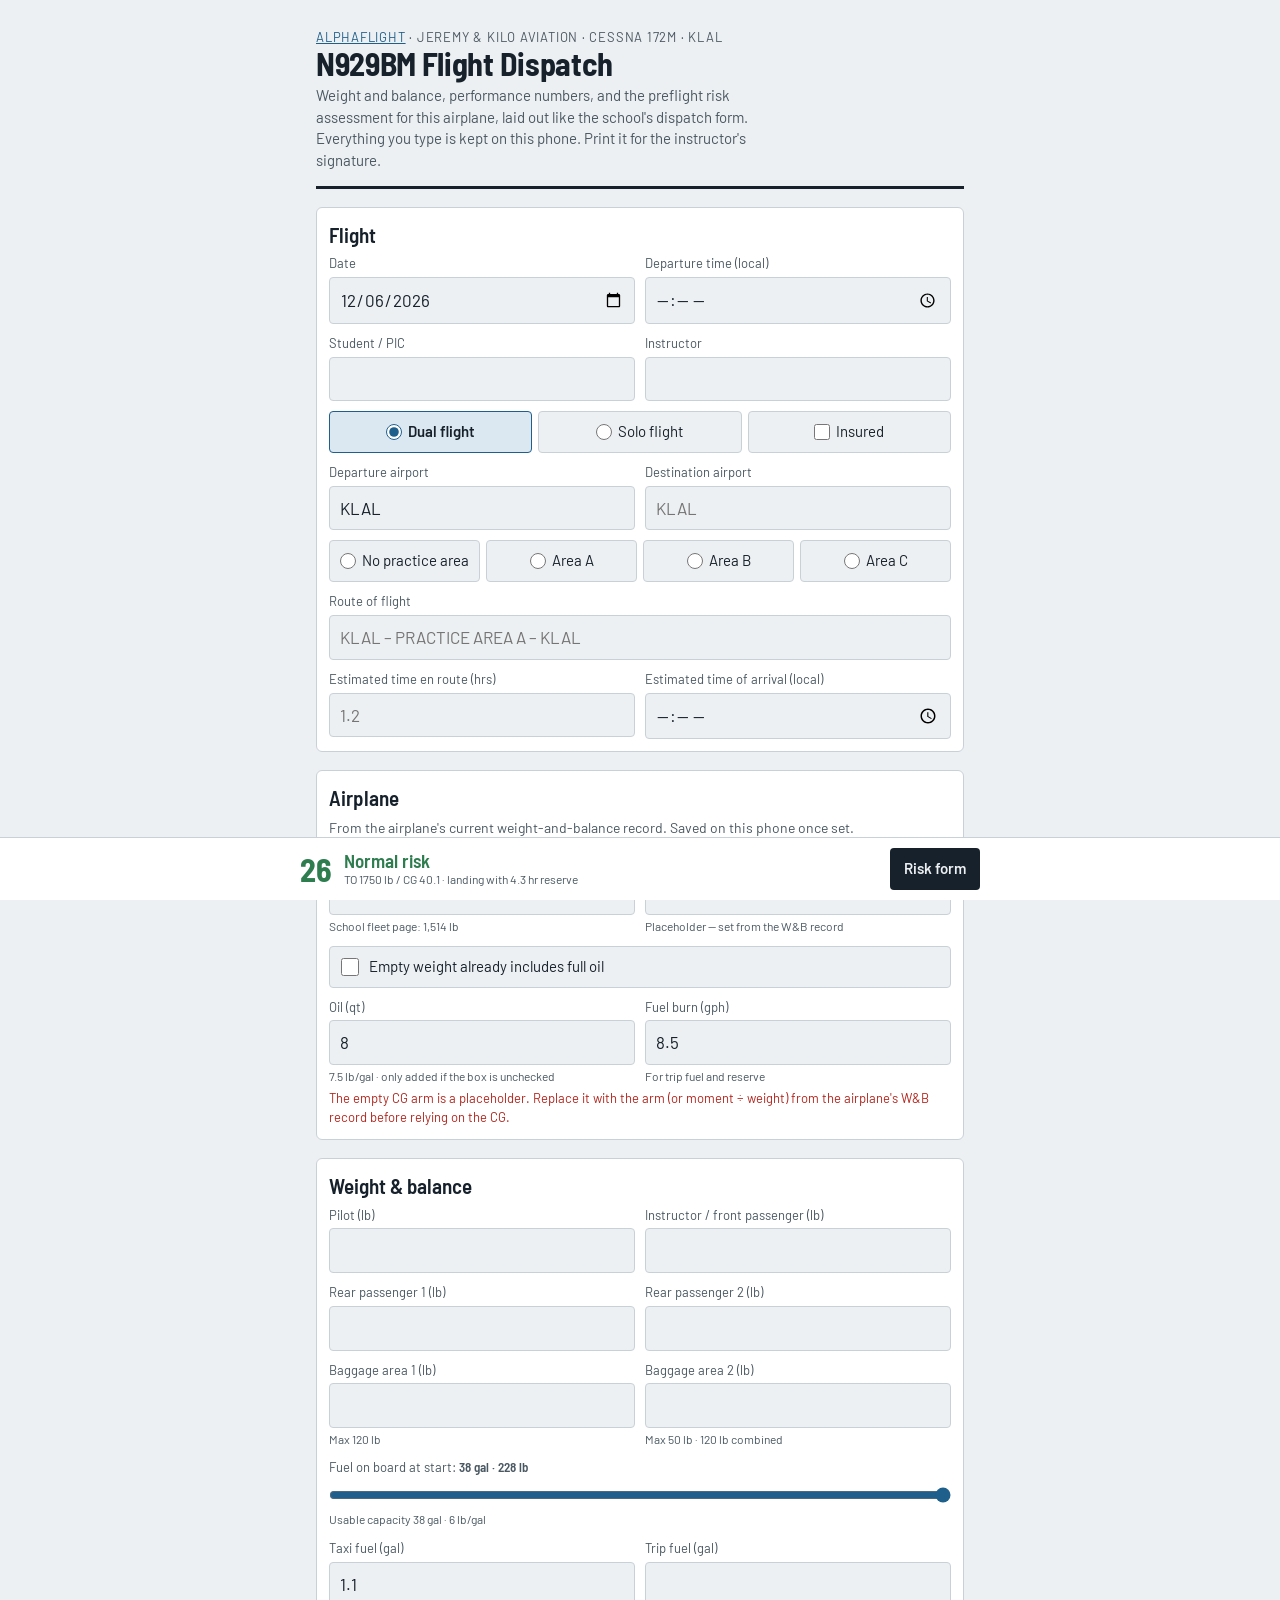
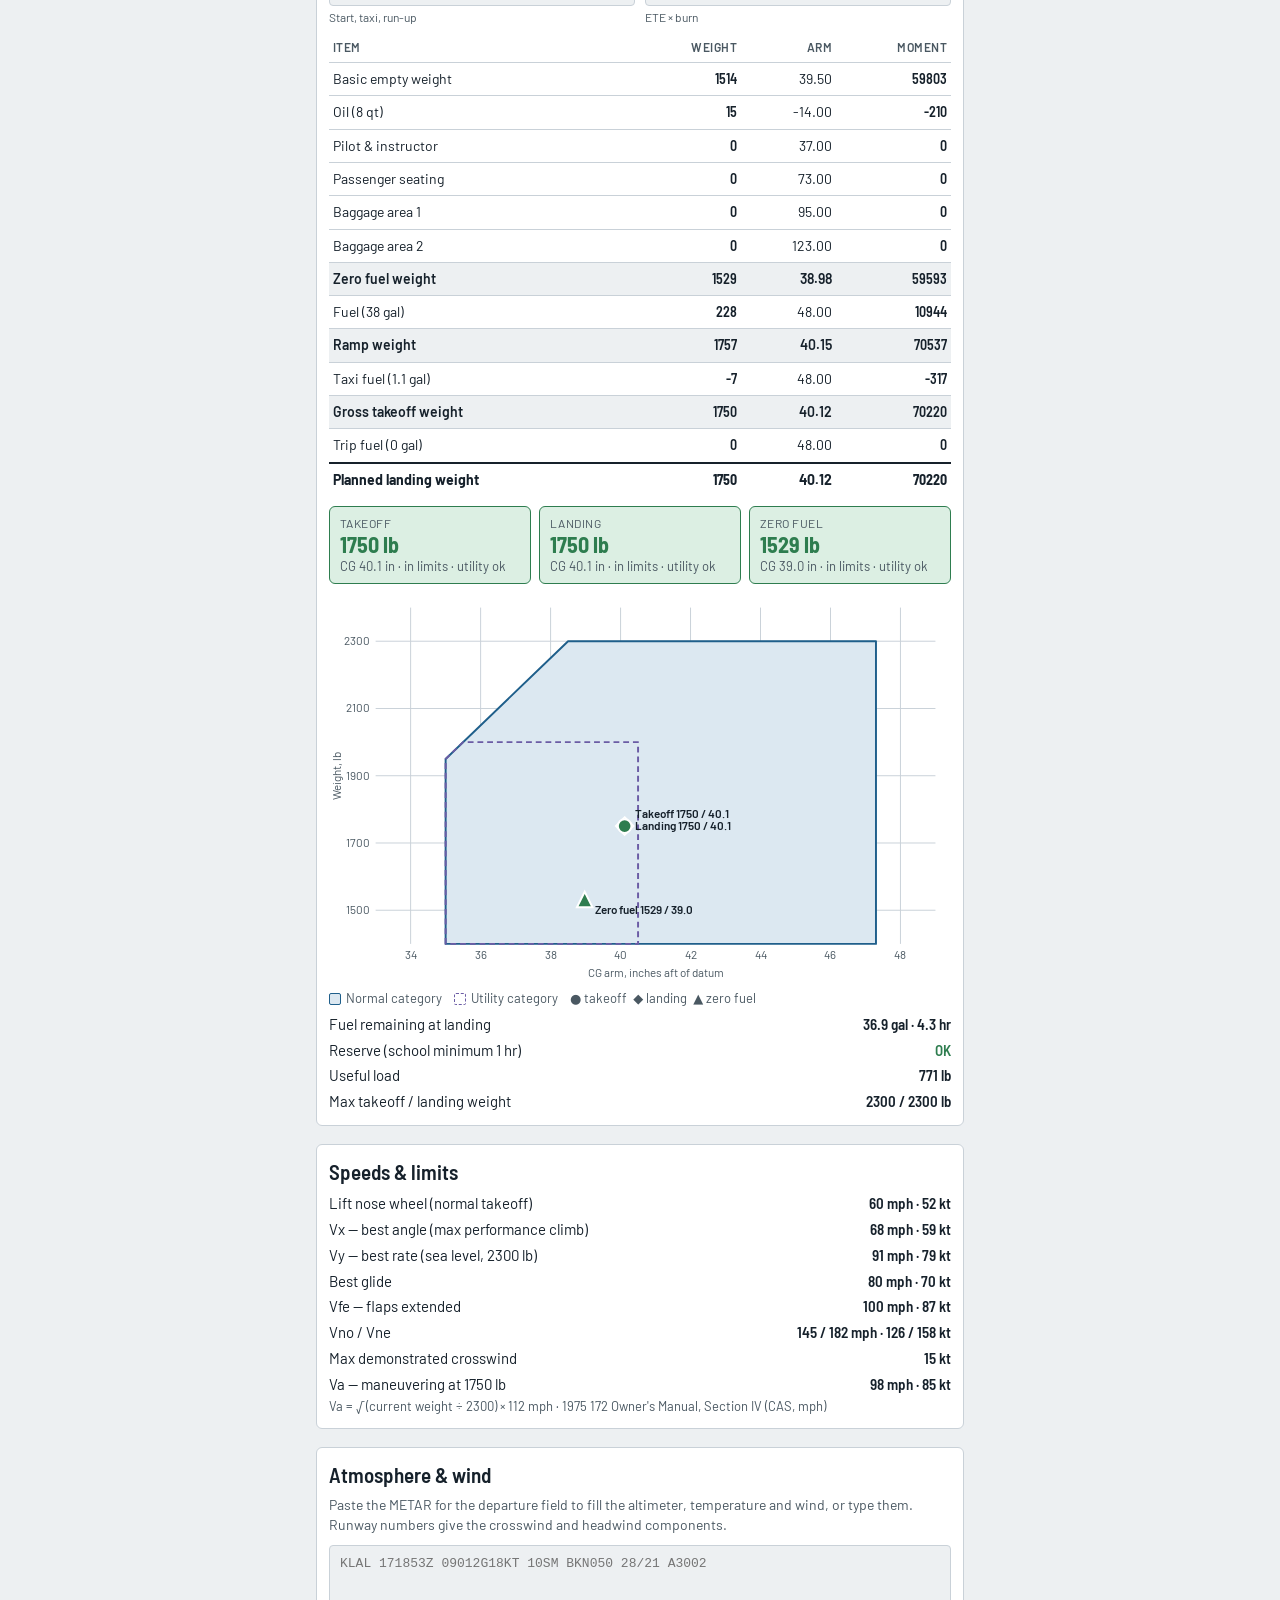
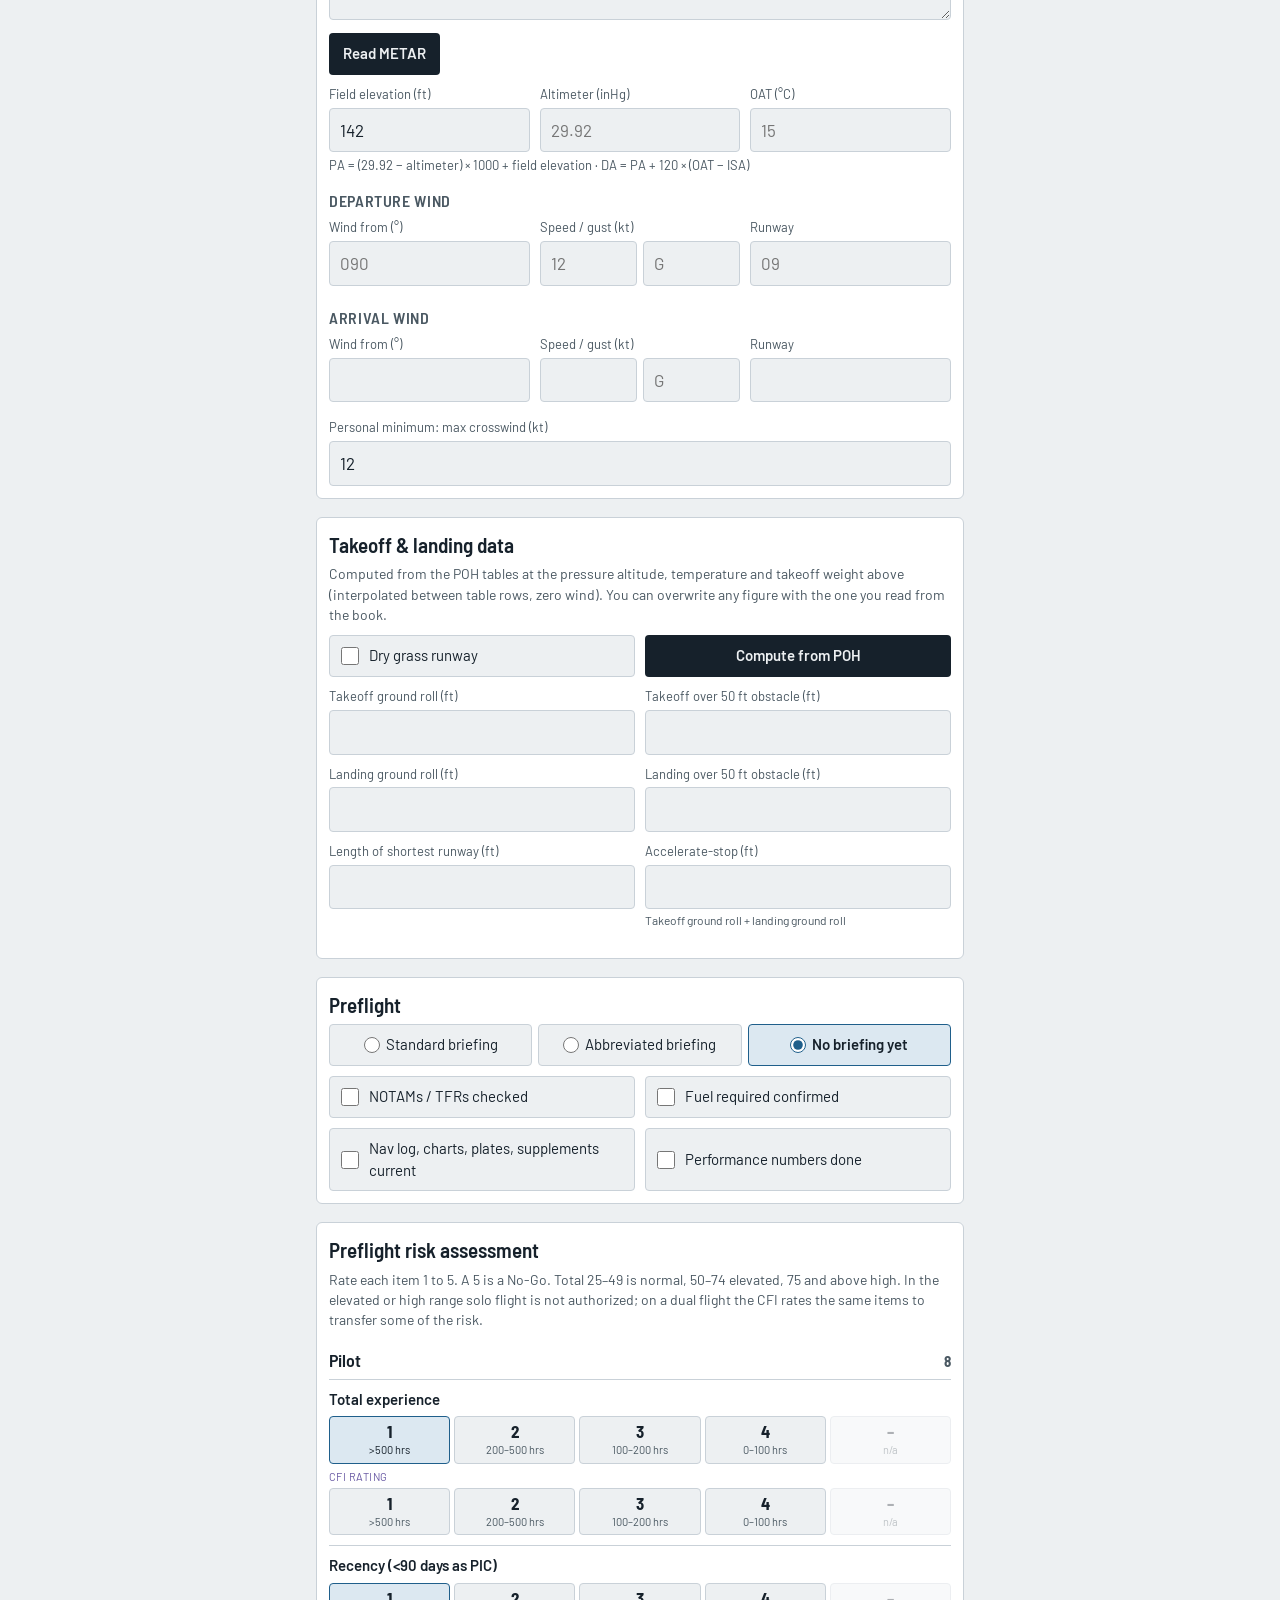
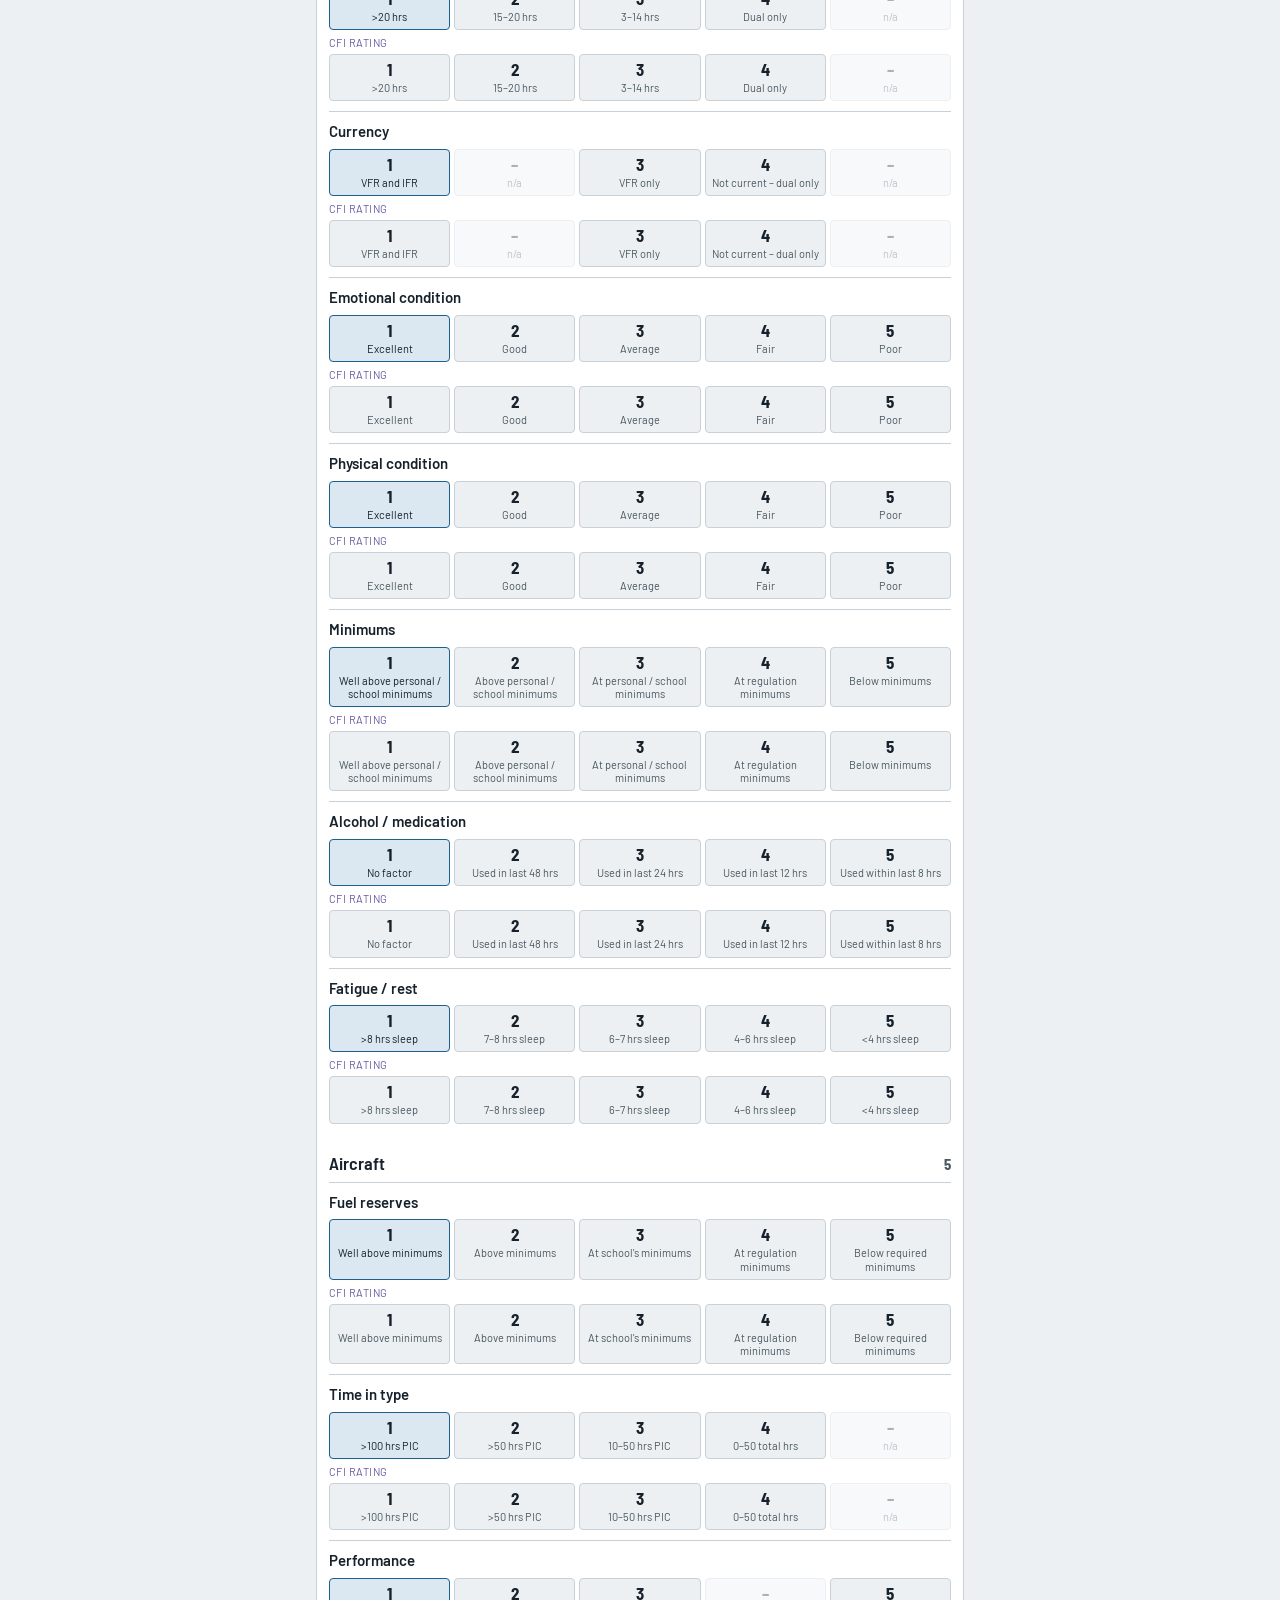
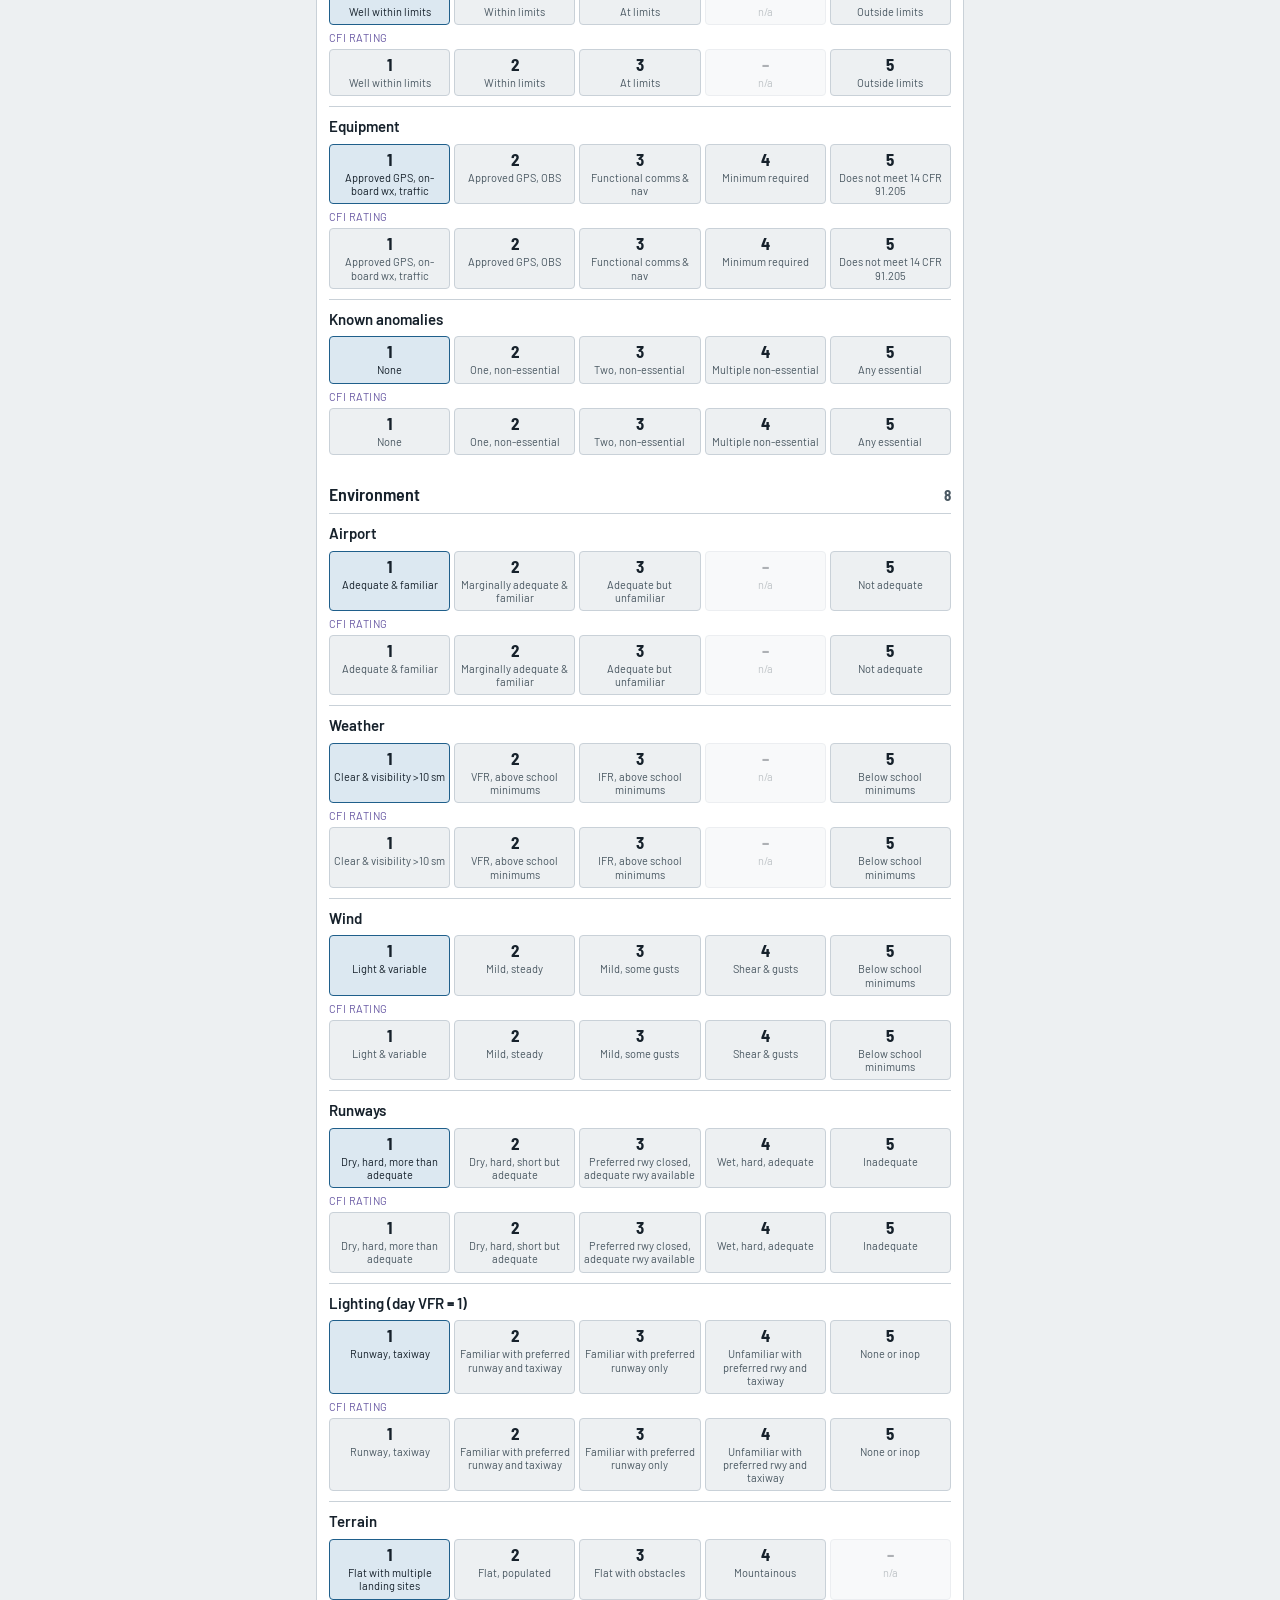
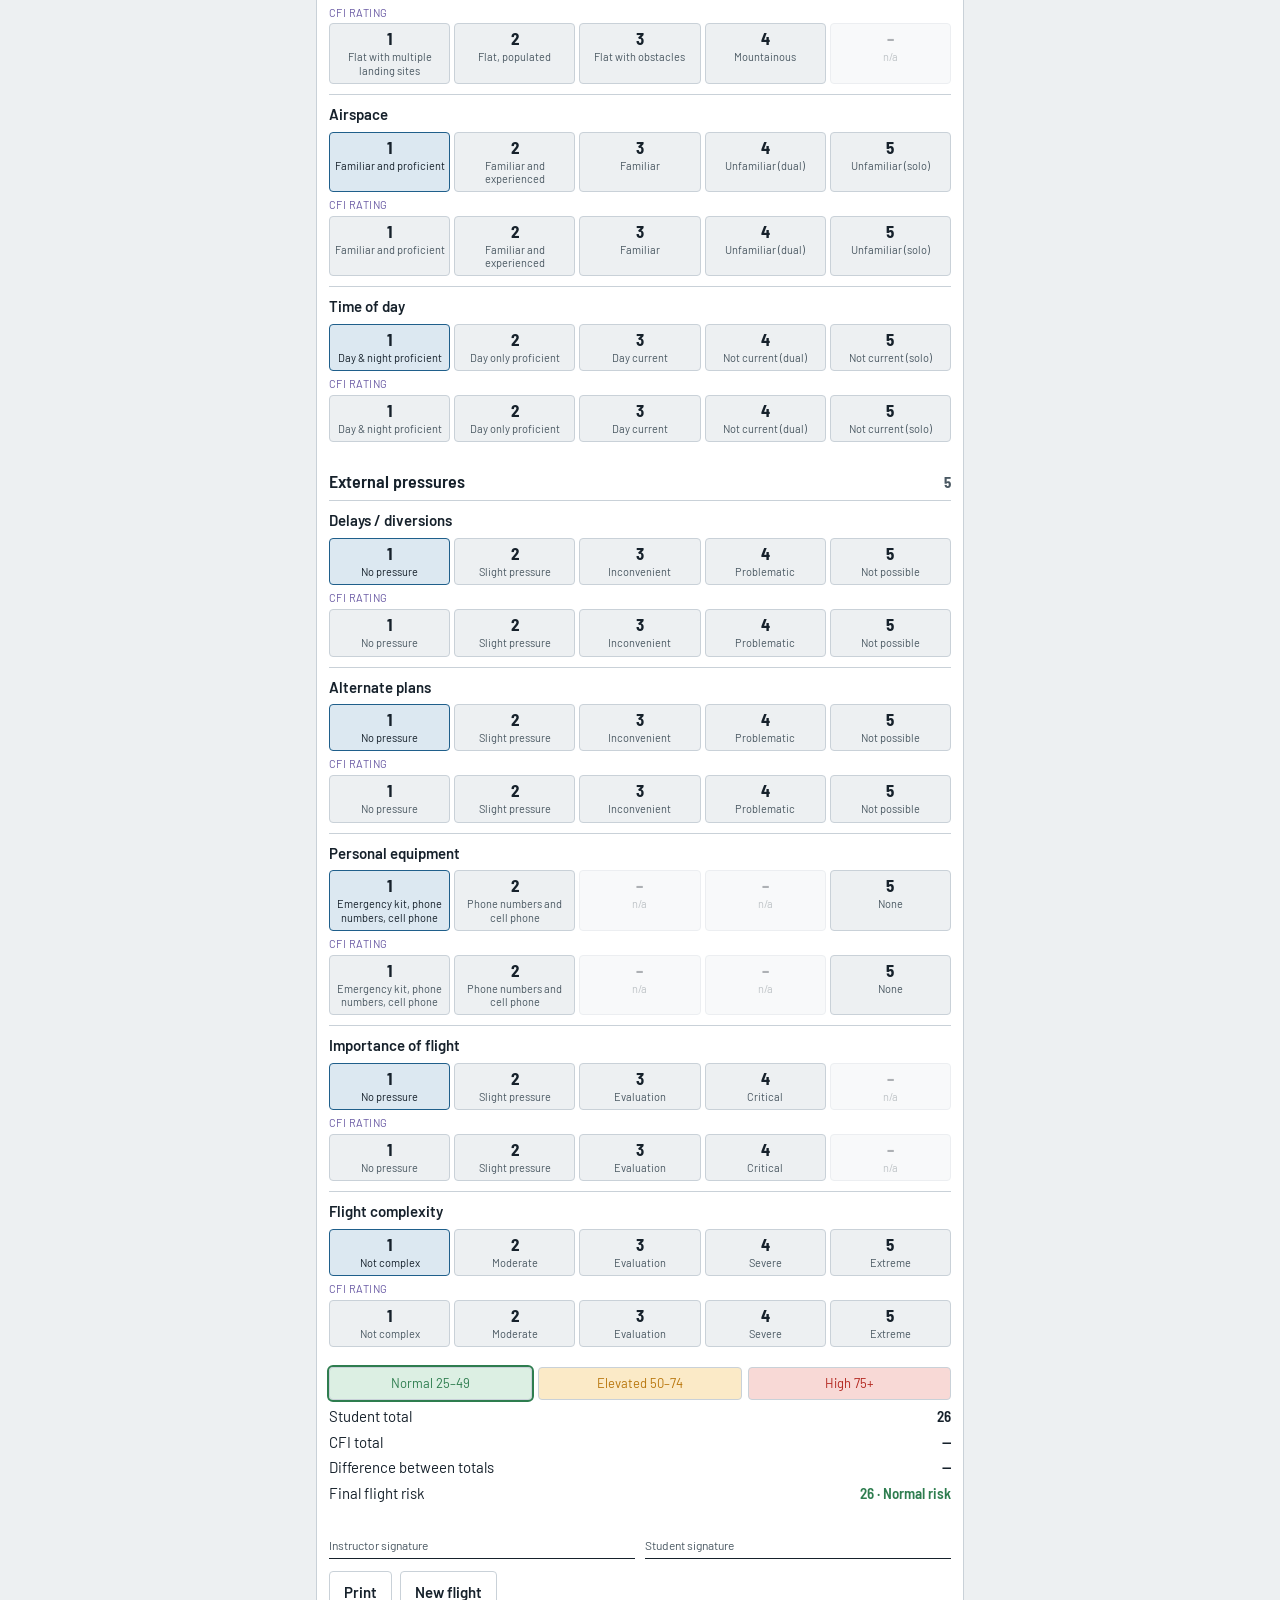
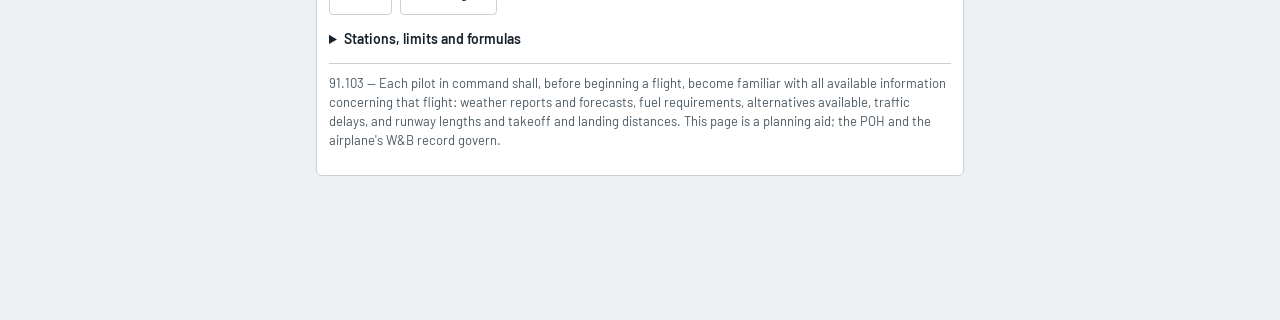
==== n929bm/index.html @ 7bdc12a8 "Add N929BM and N9301E dispatch pages under alphaflight.io The tail pages live at /n929bm/ and /n9301" ====
<!DOCTYPE html>
<html lang="en">
<head>
<meta charset="utf-8">
<meta name="viewport" content="width=device-width, initial-scale=1, viewport-fit=cover">
<title>N929BM Dispatch</title>
<meta name="description" content="Flight dispatch form for N929BM (Cessna 172M, KLAL): weight and balance, speeds, density altitude, crosswind, and the Jeremy & Kilo preflight risk assessment.">
<link rel="preconnect" href="https://fonts.googleapis.com">
<link rel="preconnect" href="https://fonts.gstatic.com" crossorigin>
<link href="https://fonts.googleapis.com/css2?family=Barlow+Semi+Condensed:wght@500;600;700&family=Barlow:wght@400;500;600&display=swap" rel="stylesheet">
<style>
:root{
  --paper:#EDF0F2; --paper-2:#FFFFFF; --ink:#16212B; --ink-2:#4A5862; --line:#C9D1D8;
  --chart:#1F5F8B; --chart-soft:#DCE8F1;
  --low:#2E7D4F; --low-soft:#DCEFE3; --mod:#B9770E; --mod-soft:#FBEAC7; --high:#B3261E; --high-soft:#F8D9D6;
  --util:#6B5CA5;
  box-sizing:border-box; padding-top:env(safe-area-inset-top,0px); padding-bottom:env(safe-area-inset-bottom,0px);
}
@media (prefers-color-scheme: dark){ :root:not([data-theme="light"]){
  color-scheme:dark; --paper:#161C22; --paper-2:#1F262E; --ink:#E6EBEF; --ink-2:#A3AEB8; --line:#36414B;
  --chart:#6FB1E0; --chart-soft:#243543;
  --low:#5FC98A; --low-soft:#1E3A2B; --mod:#E8B04E; --mod-soft:#3F3119; --high:#F0766E; --high-soft:#452320; --util:#A99BE0;
}}
:root[data-theme="dark"]{
  color-scheme:dark; --paper:#161C22; --paper-2:#1F262E; --ink:#E6EBEF; --ink-2:#A3AEB8; --line:#36414B;
  --chart:#6FB1E0; --chart-soft:#243543;
  --low:#5FC98A; --low-soft:#1E3A2B; --mod:#E8B04E; --mod-soft:#3F3119; --high:#F0766E; --high-soft:#452320; --util:#A99BE0;
}
*{box-sizing:inherit}
body{margin:0;background:var(--paper);color:var(--ink);font-family:"Barlow",system-ui,-apple-system,"Segoe UI",sans-serif;font-size:16px;line-height:1.45;padding-bottom:120px}
h1,h2,h3,.cond{font-family:"Barlow Semi Condensed","Barlow",system-ui,sans-serif;margin:0}
main{max-width:680px;margin:0 auto;padding:16px 16px 24px}
header{border-bottom:3px solid var(--ink);padding:12px 0 14px;margin-bottom:8px}
header .kicker{font-size:13px;color:var(--ink-2);text-transform:uppercase;letter-spacing:.06em}
header h1{font-size:32px;font-weight:700;line-height:1;letter-spacing:-.01em}
header p{margin:6px 0 0;color:var(--ink-2);font-size:15px;max-width:60ch}
a{color:var(--chart)}
section{margin-top:18px;border:1px solid var(--line);border-radius:6px;background:var(--paper-2);padding:12px}
section h2{font-size:21px;font-weight:600;margin-bottom:4px}
section h3{font-size:16px;font-weight:600;margin:14px 0 6px;color:var(--ink-2);text-transform:uppercase;letter-spacing:.04em}
section .help{margin:0 0 10px;font-size:14px;color:var(--ink-2)}
.grid{display:grid;grid-template-columns:1fr 1fr;gap:10px}
.grid3{display:grid;grid-template-columns:1fr 1fr 1fr;gap:10px}
.wide{grid-column:1/-1}
label.f{display:block;min-width:0}
label.f span{display:block;font-size:13px;color:var(--ink-2);margin-bottom:4px}
label.f small{display:block;font-size:12px;color:var(--ink-2);margin-top:3px}
input[type=number],input[type=text],input[type=date],input[type=time],select,textarea{width:100%;font:inherit;font-size:17px;padding:9px 10px;border:1px solid var(--line);border-radius:4px;background:var(--paper);color:var(--ink)}
input.up{text-transform:uppercase}
textarea{font-family:ui-monospace,Menlo,Consolas,monospace;font-size:13px;line-height:1.4;resize:vertical;text-transform:uppercase}
input[type=range]{width:100%;accent-color:var(--chart);margin:6px 0 2px}
.chk{display:flex;align-items:center;gap:10px;padding:9px 11px;background:var(--paper);border:1px solid var(--line);border-radius:4px;font-size:15px}
.chk input{width:18px;height:18px;accent-color:var(--chart);margin:0;flex:none}
.seg{display:flex;gap:6px;flex-wrap:wrap}
.seg label{flex:1;display:flex;align-items:center;justify-content:center;gap:6px;padding:9px 8px;border:1px solid var(--line);border-radius:4px;background:var(--paper);font-size:15px;cursor:pointer;min-width:90px}
.seg label:has(input:checked){border-color:var(--chart);background:var(--chart-soft);font-weight:600}
.seg input{width:16px;height:16px;accent-color:var(--chart);margin:0}
.warn{color:var(--high);font-size:13px;margin-top:4px}
.ok{color:var(--low)}
table{width:100%;border-collapse:collapse;font-size:14px;margin-top:6px}
th,td{padding:6px 4px;border-bottom:1px solid var(--line);text-align:right;white-space:nowrap}
th:first-child,td:first-child{text-align:left;white-space:normal}
th{font-weight:600;color:var(--ink-2);font-size:12px;text-transform:uppercase;letter-spacing:.04em}
tr.sub td{font-weight:600;background:var(--paper)}
tr.tot td{font-weight:700;border-top:2px solid var(--ink);border-bottom:0}
.num{font-family:"Barlow Semi Condensed",sans-serif;font-weight:600}
.pills{display:grid;grid-template-columns:repeat(3,1fr);gap:8px;margin-top:10px}
.pill{border:1px solid var(--line);border-radius:6px;padding:8px 10px;background:var(--paper);min-width:0}
.pill .t{font-size:12px;color:var(--ink-2);text-transform:uppercase;letter-spacing:.04em}
.pill .w{font-family:"Barlow Semi Condensed",sans-serif;font-weight:700;font-size:22px;line-height:1.1}
.pill .c{font-size:13px;color:var(--ink-2)}
.pill.good{border-color:var(--low);background:var(--low-soft)} .pill.good .w{color:var(--low)}
.pill.bad{border-color:var(--high);background:var(--high-soft)} .pill.bad .w{color:var(--high)}
.pill.warn2{border-color:var(--mod);background:var(--mod-soft)} .pill.warn2 .w{color:var(--mod)}
.env{margin-top:10px}
.env svg{width:100%;height:auto;display:block}
.legend{display:flex;flex-wrap:wrap;gap:12px;font-size:13px;color:var(--ink-2);margin-top:6px}
.legend span{display:inline-flex;align-items:center;gap:5px}
.legend i{display:inline-block;width:12px;height:12px;border-radius:2px}
.kv{display:grid;grid-template-columns:1fr auto;gap:4px 12px;font-size:15px;margin-top:6px}
.kv div:nth-child(even){font-family:"Barlow Semi Condensed",sans-serif;font-weight:600;text-align:right}
.kv .muted{color:var(--ink-2);font-size:13px;grid-column:1/-1;margin-top:-2px}
/* PAVE matrix */
.pave .cat{margin-top:16px}
.pave .cat h3{display:flex;justify-content:space-between;align-items:baseline;margin:0 0 6px;color:var(--ink);text-transform:none;letter-spacing:0;font-size:18px}
.pave .cat h3 b{font-family:"Barlow Semi Condensed",sans-serif;font-size:15px;color:var(--ink-2)}
.item{border-top:1px solid var(--line);padding:9px 0 10px}
.item .q{font-weight:600;font-size:15px;margin-bottom:6px;display:flex;justify-content:space-between;gap:8px}
.item .q small{font-weight:500;color:var(--ink-2);white-space:nowrap}
.lv{display:grid;grid-template-columns:repeat(5,1fr);gap:4px}
.lv label{display:flex;flex-direction:column;align-items:center;gap:3px;padding:6px 3px;border:1px solid var(--line);border-radius:4px;background:var(--paper);cursor:pointer;text-align:center;min-width:0}
.lv label b{font-family:"Barlow Semi Condensed",sans-serif;font-size:17px;line-height:1}
.lv label span{font-size:11px;line-height:1.2;color:var(--ink-2)}
.lv label input{position:absolute;opacity:0;width:0;height:0}
.lv label.na{opacity:.35;cursor:default}
.lv label:has(input:checked){border-color:var(--chart);background:var(--chart-soft)}
.lv label:has(input:checked) span{color:var(--ink)}
.lv label.l5:has(input:checked){border-color:var(--high);background:var(--high-soft)}
.lv label.l4:has(input:checked){border-color:var(--mod);background:var(--mod-soft)}
.lv.cfi label:has(input:checked){border-color:var(--util);background:transparent;box-shadow:inset 0 0 0 1px var(--util)}
.who{display:flex;gap:6px;margin-top:4px}
.who label{font-size:12px;color:var(--ink-2);display:flex;align-items:center;gap:4px}
.cfirow{margin-top:5px;display:none}
.dual .cfirow{display:block}
.cfirow .tag{font-size:11px;color:var(--util);text-transform:uppercase;letter-spacing:.04em;margin-bottom:3px}
.bands{display:grid;grid-template-columns:1fr 1fr 1fr;gap:6px;margin-top:10px;font-size:13px}
.bands div{padding:6px 8px;border-radius:4px;border:1px solid var(--line);text-align:center}
.bands .b1{background:var(--low-soft);color:var(--low)} .bands .b2{background:var(--mod-soft);color:var(--mod)} .bands .b3{background:var(--high-soft);color:var(--high)}
.bands div.on{outline:2px solid currentColor}
/* bottom bar */
.bar{position:fixed;left:0;right:0;bottom:0;z-index:20;background:var(--paper-2);border-top:1px solid var(--line);padding:10px 16px calc(10px + env(safe-area-inset-bottom,0px))}
.bar-in{max-width:680px;margin:0 auto;display:flex;align-items:center;gap:12px}
.gauge{font-family:"Barlow Semi Condensed",sans-serif;font-weight:700;font-size:32px;line-height:1;color:var(--low);white-space:nowrap}
.gauge small{font-size:13px;color:var(--ink-2);font-weight:500}
.level{flex:1;min-width:0}
.level .name{font-family:"Barlow Semi Condensed",sans-serif;font-weight:600;font-size:19px;line-height:1.1;color:var(--low)}
.level .why{font-size:12px;color:var(--ink-2);line-height:1.25}
.bar.mod .gauge,.bar.mod .name{color:var(--mod)} .bar.bad .gauge,.bar.bad .name{color:var(--high)}
.btn{font:inherit;font-weight:600;font-size:15px;padding:10px 14px;border-radius:4px;border:0;background:var(--ink);color:var(--paper);cursor:pointer;text-decoration:none;white-space:nowrap}
.btn.ghost{background:transparent;color:var(--ink);border:1px solid var(--line)}
.actions{display:flex;gap:8px;flex-wrap:wrap;margin-top:12px}
details{margin-top:14px;font-size:14px;color:var(--ink-2)}
details summary{cursor:pointer;font-weight:600;color:var(--ink)}
.note{font-size:13px;color:var(--ink-2);margin-top:14px;border-top:1px solid var(--line);padding-top:10px}
.sig{display:grid;grid-template-columns:1fr 1fr;gap:10px;margin-top:10px}
.sig div{border-bottom:1px solid var(--ink);padding:22px 0 4px;font-size:12px;color:var(--ink-2)}
.wxout{margin-top:12px;font-size:14px;border-top:1px solid var(--line);padding-top:10px}
.wxout .lead{font-family:"Barlow Semi Condensed",sans-serif;font-weight:600;font-size:18px}
.wxout ul{margin:6px 0 0;padding-left:18px} .wxout li{margin:3px 0}
.wxout .err{color:var(--high)}
@media (max-width:460px){ header h1{font-size:28px} .grid3{grid-template-columns:1fr 1fr} .pills{gap:6px} .pill .w{font-size:19px} .lv label span{font-size:10px} }
@media print{ .bar,.actions,input[type=range],.help,.wxhelp{display:none} body{padding-bottom:0;background:#fff;color:#000} section{break-inside:avoid;border-color:#999} .lv label{border-color:#999} .lv label:has(input:checked){background:#ddd} main{max-width:none} }

</style>
</head>
<body>
<main>
<header>
  <div class="kicker"><a href="../">AlphaFlight</a> · Jeremy &amp; Kilo Aviation · Cessna 172M · KLAL</div>
  <h1>N929BM Flight Dispatch</h1>
  <p>Weight and balance, performance numbers, and the preflight risk assessment for this airplane, laid out like the school's dispatch form. Everything you type is kept on this phone. Print it for the instructor's signature.</p>
</header>

<section>
  <h2>Flight</h2>
  <div class="grid">
    <label class="f"><span>Date</span><input type="date" id="date"></label>
    <label class="f"><span>Departure time (local)</span><input type="time" id="etd"></label>
    <label class="f"><span>Student / PIC</span><input type="text" id="student" autocomplete="name"></label>
    <label class="f"><span>Instructor</span><input type="text" id="cfi"></label>
    <div class="wide seg" id="ftype">
      <label><input type="radio" name="ftype" value="dual" checked>Dual flight</label>
      <label><input type="radio" name="ftype" value="solo">Solo flight</label>
      <label><input type="checkbox" id="insured">Insured</label>
    </div>
    <label class="f"><span>Departure airport</span><input type="text" id="dep" class="up" value="KLAL" maxlength="4"></label>
    <label class="f"><span>Destination airport</span><input type="text" id="dest" class="up" maxlength="4" placeholder="KLAL"></label>
    <div class="wide seg" id="parea">
      <label><input type="radio" name="parea" value="">No practice area</label>
      <label><input type="radio" name="parea" value="A">Area A</label>
      <label><input type="radio" name="parea" value="B">Area B</label>
      <label><input type="radio" name="parea" value="C">Area C</label>
    </div>
    <label class="f wide"><span>Route of flight</span><input type="text" id="route" class="up" placeholder="KLAL – PRACTICE AREA A – KLAL"></label>
    <label class="f"><span>Estimated time en route (hrs)</span><input type="number" id="ete" step="0.1" inputmode="decimal" placeholder="1.2"></label>
    <label class="f"><span>Estimated time of arrival (local)</span><input type="time" id="eta"></label>
  </div>
</section>

<section>
  <h2>Airplane</h2>
  <p class="help">From the airplane's current weight-and-balance record. Saved on this phone once set.</p>
  <div class="grid">
    <label class="f"><span>Basic empty weight (lb)</span><input type="number" id="ew" step="0.1" inputmode="decimal"><small>School fleet page: 1,514 lb</small></label>
    <label class="f"><span>Empty CG arm (in)</span><input type="number" id="ea" step="0.01" inputmode="decimal"><small id="eaNote"></small></label>
    <label class="chk wide"><input type="checkbox" id="oilIn"><span>Empty weight already includes full oil</span></label>
    <label class="f"><span>Oil (qt)</span><input type="number" id="oil" step="1" inputmode="numeric"><small>7.5 lb/gal · only added if the box is unchecked</small></label>
    <label class="f"><span>Fuel burn (gph)</span><input type="number" id="gph" step="0.1" inputmode="decimal"><small>For trip fuel and reserve</small></label>
  </div>
  <div id="eaWarn" class="warn" hidden>The empty CG arm is a placeholder. Replace it with the arm (or moment ÷ weight) from the airplane's W&amp;B record before relying on the CG.</div>
</section>

<section>
  <h2>Weight &amp; balance</h2>
  <div class="grid">
    <label class="f"><span>Pilot (lb)</span><input type="number" id="pilot" step="1" inputmode="numeric"></label>
    <label class="f"><span>Instructor / front passenger (lb)</span><input type="number" id="fpax" step="1" inputmode="numeric"></label>
    <label class="f"><span>Rear passenger 1 (lb)</span><input type="number" id="rpax1" step="1" inputmode="numeric"></label>
    <label class="f"><span>Rear passenger 2 (lb)</span><input type="number" id="rpax2" step="1" inputmode="numeric"></label>
    <label class="f"><span>Baggage area 1 (lb)</span><input type="number" id="bag1" step="1" inputmode="numeric"><small>Max 120 lb</small></label>
    <label class="f"><span>Baggage area 2 (lb)</span><input type="number" id="bag2" step="1" inputmode="numeric"><small>Max 50 lb · 120 lb combined</small></label>
    <label class="f wide"><span>Fuel on board at start: <b id="fuelLbl" class="num"></b></span><input type="range" id="fuel" min="0" max="38" step="1"><small>Usable capacity 38 gal · 6 lb/gal</small></label>
    <label class="f"><span>Taxi fuel (gal)</span><input type="number" id="taxi" step="0.1" inputmode="decimal"><small>Start, taxi, run-up</small></label>
    <label class="f"><span>Trip fuel (gal)</span><input type="number" id="trip" step="0.1" inputmode="decimal"><small id="tripNote">ETE × burn</small></label>
  </div>
  <div id="bagWarn" class="warn" hidden></div>
  <table id="tbl"><thead><tr><th>Item</th><th>Weight</th><th>Arm</th><th>Moment</th></tr></thead><tbody></tbody></table>
  <div class="pills" id="pills"></div>
  <div class="env" id="env"></div>
  <div class="legend">
    <span><i style="background:var(--chart-soft);border:1px solid var(--chart)"></i>Normal category</span>
    <span><i style="background:transparent;border:1px dashed var(--util)"></i>Utility category</span>
    <span>● takeoff &nbsp;◆ landing &nbsp;▲ zero fuel</span>
  </div>
  <div class="kv" id="fuelKv"></div>
</section>

<section>
  <h2>Speeds &amp; limits</h2>
  <div class="kv" id="speeds"></div>
</section>

<section>
  <h2>Atmosphere &amp; wind</h2>
  <p class="help">Paste the METAR for the departure field to fill the altimeter, temperature and wind, or type them. Runway numbers give the crosswind and headwind components.</p>
  <textarea id="wxraw" rows="3" placeholder="KLAL 171853Z 09012G18KT 10SM BKN050 28/21 A3002" spellcheck="false"></textarea>
  <div class="actions" style="margin-top:8px"><button class="btn" type="button" onclick="readWx()">Read METAR</button></div>
  <div id="wxout" class="wxout" hidden></div>
  <div class="grid3" style="margin-top:10px">
    <label class="f"><span>Field elevation (ft)</span><input type="number" id="elev" step="1" inputmode="numeric"></label>
    <label class="f"><span>Altimeter (inHg)</span><input type="number" id="alt" step="0.01" inputmode="decimal" placeholder="29.92"></label>
    <label class="f"><span>OAT (°C)</span><input type="number" id="oat" step="1" inputmode="numeric" placeholder="15"></label>
  </div>
  <div class="kv" id="atmos"></div>
  <h3>Departure wind</h3>
  <div class="grid3">
    <label class="f"><span>Wind from (°)</span><input type="number" id="dwd" step="10" inputmode="numeric" placeholder="090"></label>
    <label class="f"><span>Speed / gust (kt)</span><div style="display:flex;gap:6px"><input type="number" id="dws" step="1" inputmode="numeric" placeholder="12"><input type="number" id="dwg" step="1" inputmode="numeric" placeholder="G"></div></label>
    <label class="f"><span>Runway</span><input type="text" id="drwy" class="up" maxlength="3" placeholder="09"></label>
  </div>
  <div class="kv" id="dxw"></div>
  <h3>Arrival wind</h3>
  <div class="grid3">
    <label class="f"><span>Wind from (°)</span><input type="number" id="awd" step="10" inputmode="numeric"></label>
    <label class="f"><span>Speed / gust (kt)</span><div style="display:flex;gap:6px"><input type="number" id="aws" step="1" inputmode="numeric"><input type="number" id="awg" step="1" inputmode="numeric" placeholder="G"></div></label>
    <label class="f"><span>Runway</span><input type="text" id="arwy" class="up" maxlength="3"></label>
  </div>
  <div class="kv" id="axw"></div>
  <label class="f" style="margin-top:10px"><span>Personal minimum: max crosswind (kt)</span><input type="number" id="pxw" step="1" inputmode="numeric"></label>
</section>

<section>
  <h2>Takeoff &amp; landing data</h2>
  <p class="help">Computed from the POH tables at the pressure altitude, temperature and takeoff weight above (interpolated between table rows, zero wind). You can overwrite any figure with the one you read from the book.</p>
  <div class="grid">
    <label class="chk"><input type="checkbox" id="grass"><span>Dry grass runway</span></label>
    <div><button class="btn" type="button" onclick="fillPerf()" style="width:100%">Compute from POH</button></div>
    <label class="f"><span>Takeoff ground roll (ft)</span><input type="number" id="togr" step="10" inputmode="numeric"></label>
    <label class="f"><span>Takeoff over 50 ft obstacle (ft)</span><input type="number" id="to50" step="10" inputmode="numeric"></label>
    <label class="f"><span>Landing ground roll (ft)</span><input type="number" id="ldgr" step="10" inputmode="numeric"></label>
    <label class="f"><span>Landing over 50 ft obstacle (ft)</span><input type="number" id="ld50" step="10" inputmode="numeric"></label>
    <label class="f"><span>Length of shortest runway (ft)</span><input type="number" id="rwylen" step="10" inputmode="numeric"></label>
    <label class="f"><span>Accelerate-stop (ft)</span><input type="number" id="accstop" step="10" inputmode="numeric" readonly><small>Takeoff ground roll + landing ground roll</small></label>
  </div>
  <div class="kv" id="perfKv"></div>
  <div id="perfNotes" class="help" style="margin-top:8px"></div>
</section>

<section>
  <h2>Preflight</h2>
  <div class="grid">
    <div class="wide seg"><label><input type="radio" name="brief" value="standard">Standard briefing</label><label><input type="radio" name="brief" value="abbrev">Abbreviated briefing</label><label><input type="radio" name="brief" value="" checked>No briefing yet</label></div>
    <label class="chk"><input type="checkbox" id="notams"><span>NOTAMs / TFRs checked</span></label>
    <label class="chk"><input type="checkbox" id="fuelreq"><span>Fuel required confirmed</span></label>
    <label class="chk"><input type="checkbox" id="navlog"><span>Nav log, charts, plates, supplements current</span></label>
    <label class="chk"><input type="checkbox" id="perfdone"><span>Performance numbers done</span></label>
  </div>
</section>

<section class="pave" id="paveSec">
  <h2>Preflight risk assessment</h2>
  <p class="help">Rate each item 1 to 5. A 5 is a No-Go. Total 25–49 is normal, 50–74 elevated, 75 and above high. In the elevated or high range solo flight is not authorized; on a dual flight the CFI rates the same items to transfer some of the risk.</p>
  <div id="pave"></div>
  <div class="bands"><div class="b1" id="b1">Normal 25–49</div><div class="b2" id="b2">Elevated 50–74</div><div class="b3" id="b3">High 75+</div></div>
  <div class="kv" id="paveKv"></div>
  <div class="sig"><div>Instructor signature</div><div>Student signature</div></div>
  <div class="actions"><button class="btn ghost" type="button" onclick="window.print()">Print</button><button class="btn ghost" type="button" onclick="resetFlight()">New flight</button></div>
  <details><summary>Stations, limits and formulas</summary><div id="limits"></div></details>
  <p class="note">91.103 — Each pilot in command shall, before beginning a flight, become familiar with all available information concerning that flight: weather reports and forecasts, fuel requirements, alternatives available, traffic delays, and runway lengths and takeoff and landing distances. This page is a planning aid; the POH and the airplane's W&amp;B record govern.</p>
</section>
</main>

<div class="bar" id="bar">
  <div class="bar-in">
    <div class="gauge" id="gRisk">0</div>
    <div class="level"><div class="name" id="gName">—</div><div class="why" id="gWhy"></div></div>
    <a class="btn" href="../">Risk form</a>
  </div>
</div>

<script>
const AC = {"arms": {"front": 37.0, "rear": 73.0, "fuel": 48.0, "bag1": 95.0, "bag2": 123.0, "oil": -14.0}, "normal": {"maxW": 2300, "fwd": [[1950, 35.0], [2300, 38.5]], "aft": 47.3}, "utility": {"maxW": 2000, "fwd": [[1950, 35.0], [2000, 35.5]], "aft": 40.5}, "maxRamp": 2300, "maxLanding": 2300, "bag1Max": 120, "bag2Max": 50, "bagMax": 120, "datum": "front face of firewall", "fieldElev": 142, "taxiFuel": 1.1, "gph": 8.5, "reserveHrs": 1.0, "personalXw": 12, "oilQts": 8, "emptyArm": 39.5, "emptyArmIsPlaceholder": true, "tail": "N929BM", "model": "172M", "speeds": {"mph": true, "vaMax": 97, "vaMaxMph": 112, "rows": [["Lift nose wheel (normal takeoff)", "60 mph \u00b7 52 kt"], ["Vx \u2014 best angle (max performance climb)", "68 mph \u00b7 59 kt"], ["Vy \u2014 best rate (sea level, 2300 lb)", "91 mph \u00b7 79 kt"], ["Best glide", "80 mph \u00b7 70 kt"], ["Vfe \u2014 flaps extended", "100 mph \u00b7 87 kt"], ["Vno / Vne", "145 / 182 mph \u00b7 126 / 158 kt"], ["Max demonstrated crosswind", "15 kt"]], "note": "1975 172 Owner's Manual, Section IV (CAS, mph)"}, "emptyWeight": 1514, "oilIncluded": false, "usableFuel": 38, "totalFuel": 42, "notes": "The fleet page lists 1,514 lb as \"aircraft empty weight\". The 1975 owner's manual uses a licensed empty weight that excludes engine oil (8 qt = 15 lb at \u221214 in), so oil is added separately unless you tick the box. Speeds are the owner's manual CAS values in mph with knots alongside; this airplane has the 160 hp conversion, which does not change the published limits."};
// ---- Weather parsing: raw METAR/TAF code or plain-English decoded text ----
const MONTHS={JAN:0,FEB:1,MAR:2,APR:3,MAY:4,JUN:5,JUL:6,AUG:7,SEP:8,OCT:9,NOV:10,DEC:11};
function emptyG(){ return {windDir:null,windSpd:null,gust:null,vis:null,ceiling:null,wx:[]}; }

// Raw code groups (tokens)
function parseGroups(tokens){
  const g=emptyG();
  for(let i=0;i<tokens.length;i++){
    const t=tokens[i]; let m;
    if((m=t.match(/^(\d{3}|VRB)(\d{2,3})(?:G(\d{2,3}))?KT$/))){ g.windDir=m[1]==='VRB'?'VRB':+m[1]; g.windSpd=+m[2]; g.gust=m[3]?+m[3]:null; continue; }
    if(t==='CAVOK'){ g.vis=10; continue; }
    if((m=t.match(/^P(\d+)SM$/))){ g.vis=+m[1]+0.01; continue; }
    if((m=t.match(/^M?(\d+)\/(\d+)SM$/))){ const base=(tokens[i-1]&&/^\d$/.test(tokens[i-1]))?+tokens[i-1]:0; g.vis=base+(+m[1])/(+m[2]); continue; }
    if((m=t.match(/^(\d+)SM$/))){ g.vis=+m[1]; continue; }
    if((m=t.match(/^(BKN|OVC)(\d{3})/))){ const h=+m[2]*100; if(g.ceiling===null||h<g.ceiling) g.ceiling=h; continue; }
    if((m=t.match(/^VV(\d{3})$/))){ const h=+m[1]*100; if(g.ceiling===null||h<g.ceiling) g.ceiling=h; continue; }
    if(/^[+-]?(VC)?(TS|FZ|SH|RA|SN|DZ|FG|BR|HZ|GR|GS|PL|IC|UP|SQ|FC|DS|SS|SA|DU|PO|VA|MI|BC|PR|DR|BL)+$/.test(t)){ g.wx.push(t); }
  }
  return g;
}

// Plain-English groups (a sentence like "Wind from 290° at 5 knots, greater than 6 statute miles visibility, ...")
const WX_WORDS=['THUNDERSTORM','FREEZING','HAIL','ICE PELLET','SNOW','HEAVY','RAIN','DRIZZLE','SHOWER','FOG','MIST','HAZE','SMOKE','SQUALL','FUNNEL','TORNADO','VOLCANIC','DUST','SAND','CUMULONIMBUS','TOWERING'];
function parseEnglish(text){
  const g=emptyG(); const T=text.toUpperCase(); let m;
  if((m=T.match(/WIND (?:FROM |IS )?(\d{3})°? AT (\d+) KNOTS?(?: GUSTING(?: TO)? (\d+) KNOTS?)?/))){ g.windDir=+m[1]; g.windSpd=+m[2]; g.gust=m[3]?+m[3]:null; }
  else if((m=T.match(/WIND (?:IS )?VARIABLE AT (\d+) KNOTS?(?: GUSTING(?: TO)? (\d+) KNOTS?)?/))){ g.windDir='VRB'; g.windSpd=+m[1]; g.gust=m[2]?+m[2]:null; }
  else if(/WIND(?:S)? (?:IS |ARE )?CALM|CALM WIND/.test(T)){ g.windDir=0; g.windSpd=0; }
  if((m=T.match(/GREATER THAN (\d+) STATUTE MILES? VISIBILITY/))){ g.vis=+m[1]+0.01; }
  else if((m=T.match(/LESS THAN (\d+(?:\/\d+)?) STATUTE MILES? VISIBILITY/))){ g.vis=frac(m[1])-0.01; }
  else if((m=T.match(/(\d+ \d+\/\d+|\d+\/\d+|\d+(?:\.\d+)?) STATUTE MILES? VISIBILITY/))){ g.vis=frac(m[1]); }
  const re=/(BROKEN|OVERCAST|VERTICAL VISIBILITY|INDEFINITE CEILING)(?: AT| OF)? ([\d,]+) FEET/g;
  while((m=re.exec(T))){ const h=+m[2].replace(/,/g,''); if(g.ceiling===null||h<g.ceiling) g.ceiling=h; }
  WX_WORDS.forEach(w=>{ if(T.includes(w)) g.wx.push(w.charAt(0)+w.slice(1).toLowerCase()); });
  if(/THUNDERSTORMS? IN THE VICINITY/.test(T)) g.wx=g.wx.map(w=>w==='Thunderstorm'?'Thunderstorms in the vicinity':w);
  return g;
}
function frac(s){ const p=s.trim().split(' '); let v=0; p.forEach(x=>{ if(x.includes('/')){ const [a,b]=x.split('/'); v+= +a/+b; } else v+= +x; }); return v; }
function engTime(str,year){ const m=str.match(/([A-Z]{3})\.? (\d{1,2}) AT (\d{2})(\d{2})Z/); if(!m) return null; return Date.UTC(year,MONTHS[m[1]],+m[2],+m[3],+m[4]); }

function category(c,v){
  const ceil=c===null?99999:c, vis=v===null?99:v;
  if(ceil<500||vis<1) return 'LIFR'; if(ceil<1000||vis<3) return 'IFR'; if(ceil<=3000||vis<=5) return 'MVFR'; return 'VFR';
}
function worse(a,b){ const o=['VFR','MVFR','IFR','LIFR']; return o[Math.max(o.indexOf(a),o.indexOf(b))]; }
function windStr(g){ if(!g||g.windSpd===null) return ''; return `wind ${g.windDir==='VRB'?'variable':g.windSpd===0?'calm':String(g.windDir).padStart(3,'0')+'°'}${g.windSpd?` at ${g.windSpd}${g.gust?' gusting '+g.gust:''} kt`:''}`; }
function visStr(v){ return v===null?'?':v>=10?'10+':v>6?'6+':v.toFixed(1).replace(/\.0$/,''); }

// Build a common model: {metar: groups|null, periods:[{kind,start,end,groups}]}, times in ms (UTC)
function buildModel(raw, depDate){
  const year=(depDate||new Date()).getUTCFullYear();
  const model={metar:null,periods:[],english:false};
  const U=raw.toUpperCase();
  if(/TERMINAL FORECAST|STATUTE MILE|WIND FROM|WIND IS/.test(U)){
    model.english=true;
    const tfIdx=U.search(/TERMINAL FORECAST/);
    const obs=tfIdx===-1?raw:raw.slice(0,tfIdx);
    const taf=tfIdx===-1?'':raw.slice(tfIdx);
    if(/WIND|VISIBILITY/i.test(obs)) model.metar=parseEnglish(obs);
    if(taf){
      // split into clauses on period keywords
      const re=/(TEMPORARILY FROM|TEMPORARY FROM|BECOMING FROM|BECOMING BETWEEN|PROBABILITY \d+% FROM|PROBABILITY OF \d+% FROM|\d+% PROBABILITY FROM|FROM|VALID FROM) ([A-Z]{3}\.? \d{1,2} AT \d{4}Z)(?: (?:UNTIL|TO) ([A-Z]{3}\.? \d{1,2} AT \d{4}Z))?/gi;
      const hits=[]; let m;
      while((m=re.exec(taf))){ hits.push({idx:m.index,len:m[0].length,kw:m[1].toUpperCase(),s:m[2].toUpperCase(),e:m[3]?m[3].toUpperCase():null}); }
      hits.forEach((h,i)=>{
        const body=taf.slice(h.idx+h.len, i+1<hits.length?hits[i+1].idx:undefined);
        let kind='FM';
        if(h.kw.startsWith('VALID')) kind='BASE'; else if(h.kw.startsWith('TEMPOR')) kind='TEMPO'; else if(h.kw.startsWith('BECOMING')) kind='BECMG'; else if(/PROBAB/.test(h.kw)) kind=h.kw.match(/\d+/)[0]+'% probability';
        model.periods.push({kind,start:engTime(h.s,year),end:h.e?engTime(h.e,year):null,groups:parseEnglish(body)});
      });
    }
  } else {
    const toks=U.replace(/\s+/g,' ').trim().split(' ');
    const tafIdx=toks.indexOf('TAF');
    const metarToks=tafIdx===-1?toks:toks.slice(0,tafIdx);
    const tafToks=tafIdx===-1?[]:toks.slice(tafIdx);
    if(metarToks.some(t=>/^\d{6}Z$/.test(t))) model.metar=parseGroups(metarToks);
    if(tafToks.length){
      const mo=(depDate||new Date()).getUTCMonth();
      const abs=(d,h,mi=0)=>Date.UTC(year,mo,d,h,mi);
      let cur={kind:'BASE',start:null,end:null,toks:[]};
      for(let i=0;i<tafToks.length;i++){
        const t=tafToks[i]; let m;
        if((m=t.match(/^FM(\d{2})(\d{2})(\d{2})$/))){ model.periods.push(cur); cur={kind:'FM',start:abs(+m[1],+m[2],+m[3]),end:null,toks:[]}; continue; }
        if((t==='TEMPO'||t==='BECMG'||/^PROB\d{2}$/.test(t)) && tafToks[i+1] && /^\d{4}\/\d{4}$/.test(tafToks[i+1])){
          model.periods.push(cur); const w=tafToks[i+1];
          cur={kind:t.replace(/^PROB(\d+)$/,'$1% probability'),start:abs(+w.slice(0,2),+w.slice(2,4)),end:abs(+w.slice(5,7),+w.slice(7,9)),toks:[]}; i++; continue; }
        if(cur.kind==='BASE' && cur.start===null && /^\d{4}\/\d{4}$/.test(t)){ cur.start=abs(+t.slice(0,2),+t.slice(2,4)); cur.end=abs(+t.slice(5,7),+t.slice(7,9)); continue; }
        cur.toks.push(t);
      }
      model.periods.push(cur);
      model.periods.forEach(p=>{ p.groups=parseGroups(p.toks); delete p.toks; });
    }
  }
  // FM/BASE periods end where the next main period starts
  const mains=model.periods.filter(p=>p.kind==='BASE'||p.kind==='FM');
  mains.forEach((p,i)=>{ if(mains[i+1]) p.end=mains[i+1].start; });
  return model;
}


// Returns {cat, wind:{windDir,windSpd,gust}, xwDep, hazards:[], notes:[], conv} or null
function analyzeWx(raw, depDate, rwy){
  raw=(raw||'').replace(/\s+/g,' ').trim(); if(!raw) return null;
  const model=buildModel(raw,depDate);
  const notes=[]; let cat=null, wind=null; const hazards=new Set();
  if(model.metar){ const m=model.metar; const c=category(m.ceiling,m.vis); cat=c; wind=m; m.wx.forEach(w=>hazards.add(w));
    notes.push(`Current observation: ${c} \u2014 ceiling ${m.ceiling===null?'none':m.ceiling.toLocaleString()+' ft'}, visibility ${visStr(m.vis)} sm, ${windStr(m)||'wind not reported'}${m.wx.length?', '+m.wx.join(', '):''}`); }
  if(model.periods.length){
    const mains=model.periods.filter(p=>p.kind==='BASE'||p.kind==='FM'); let applicable=[];
    if(depDate){ const dep=depDate.getTime(); applicable=model.periods.filter(p=>p.start!==null&&dep>=p.start&&(p.end===null||dep<p.end)); }
    if(!applicable.length){ applicable=[mains[0]||model.periods[0]]; notes.push(depDate?'Departure time is outside this forecast \u2014 using the first period.':'No departure time set \u2014 using the first forecast period.'); }
    let tafCat='VFR', tafWind=null;
    applicable.forEach(p=>{ const g=p.groups; tafCat=worse(tafCat,category(g.ceiling,g.vis)); g.wx.forEach(w=>hazards.add(w)); if(g.windSpd!==null&&(!tafWind||(g.gust||g.windSpd)>(tafWind.gust||tafWind.windSpd))) tafWind=g; });
    const lowC=Math.min(...applicable.map(p=>p.groups.ceiling===null?Infinity:p.groups.ceiling));
    notes.push(`Forecast: ${tafCat} \u2014 ceiling ${lowC===Infinity?'none':lowC.toLocaleString()+' ft'}, visibility ${visStr(Math.min(...applicable.map(p=>p.groups.vis===null?99:p.groups.vis)))} sm${tafWind?', '+windStr(tafWind):''}`);
    cat=cat?worse(cat,tafCat):tafCat;
    if(!wind||(tafWind&&(tafWind.gust||tafWind.windSpd)>(wind.gust||wind.windSpd))) wind=tafWind||wind;
  }
  if(!cat) return null;
  const haz=[...hazards];
  const conv=haz.some(w=>/TS|FZ|GR|GS|^\+|Thunderstorm|Freezing|Hail|Heavy|Cumulonimbus|Funnel|Tornado/.test(w));
  const metar=model.metar;
  return {cat,wind,hazards:haz,notes,conv,metar,clearAndTen:!!(metar&&metar.ceiling===null&&metar.vis!==null&&metar.vis>10)};
}
function crosswind(windDir,spd,gust,rwy){
  rwy=String(rwy||'').replace(/[LRC]$/i,''); if(!rwy||spd===null||spd===undefined) return null;
  const s=gust||spd; if(windDir==='VRB') return {xw:s,hw:0,vrb:true};
  const diff=((windDir-(+rwy*10))%360+360)%360; const r=diff*Math.PI/180;
  return {xw:Math.round(Math.abs(Math.sin(r))*s),hw:Math.round(Math.cos(r)*s),vrb:false};
}

// ---- Jeremy & Kilo Aviation Preflight Risk Assessment matrix (PAVE, 1–5 per item; 5 = No-Go) ----
const PAVE = [
 {id:'pilot', name:'Pilot', items:[
   {id:'exp',  q:'Total experience', lv:['>500 hrs','200–500 hrs','100–200 hrs','0–100 hrs',null]},
   {id:'rec',  q:'Recency (<90 days as PIC)', lv:['>20 hrs','15–20 hrs','3–14 hrs','Dual only',null]},
   {id:'cur',  q:'Currency', lv:['VFR and IFR',null,'VFR only','Not current – dual only',null]},
   {id:'emo',  q:'Emotional condition', lv:['Excellent','Good','Average','Fair','Poor']},
   {id:'phy',  q:'Physical condition', lv:['Excellent','Good','Average','Fair','Poor']},
   {id:'min',  q:'Minimums', lv:['Well above personal / school minimums','Above personal / school minimums','At personal / school minimums','At regulation minimums','Below minimums']},
   {id:'alc',  q:'Alcohol / medication', lv:['No factor','Used in last 48 hrs','Used in last 24 hrs','Used in last 12 hrs','Used within last 8 hrs']},
   {id:'fat',  q:'Fatigue / rest', lv:['>8 hrs sleep','7–8 hrs sleep','6–7 hrs sleep','4–6 hrs sleep','<4 hrs sleep']},
 ]},
 {id:'acft', name:'Aircraft', items:[
   {id:'fuel', q:'Fuel reserves', lv:['Well above minimums','Above minimums',"At school's minimums",'At regulation minimums','Below required minimums']},
   {id:'tit',  q:'Time in type', lv:['>100 hrs PIC','>50 hrs PIC','10–50 hrs PIC','0–50 total hrs',null]},
   {id:'perf', q:'Performance', lv:['Well within limits','Within limits','At limits',null,'Outside limits']},
   {id:'eqp',  q:'Equipment', lv:['Approved GPS, on-board wx, traffic','Approved GPS, OBS','Functional comms & nav','Minimum required','Does not meet 14 CFR 91.205']},
   {id:'anom', q:'Known anomalies', lv:['None','One, non-essential','Two, non-essential','Multiple non-essential','Any essential']},
 ]},
 {id:'env', name:'Environment', items:[
   {id:'apt',  q:'Airport', lv:['Adequate & familiar','Marginally adequate & familiar','Adequate but unfamiliar',null,'Not adequate']},
   {id:'wx',   q:'Weather', lv:['Clear & visibility >10 sm','VFR, above school minimums','IFR, above school minimums',null,'Below school minimums']},
   {id:'wind', q:'Wind', lv:['Light & variable','Mild, steady','Mild, some gusts','Shear & gusts','Below school minimums']},
   {id:'rwy',  q:'Runways', lv:['Dry, hard, more than adequate','Dry, hard, short but adequate','Preferred rwy closed, adequate rwy available','Wet, hard, adequate','Inadequate']},
   {id:'lite', q:'Lighting (day VFR = 1)', lv:['Runway, taxiway','Familiar with preferred runway and taxiway','Familiar with preferred runway only','Unfamiliar with preferred rwy and taxiway','None or inop']},
   {id:'terr', q:'Terrain', lv:['Flat with multiple landing sites','Flat, populated','Flat with obstacles','Mountainous',null]},
   {id:'asp',  q:'Airspace', lv:['Familiar and proficient','Familiar and experienced','Familiar','Unfamiliar (dual)','Unfamiliar (solo)']},
   {id:'tod',  q:'Time of day', lv:['Day & night proficient','Day only proficient','Day current','Not current (dual)','Not current (solo)']},
 ]},
 {id:'ext', name:'External pressures', items:[
   {id:'dly',  q:'Delays / diversions', lv:['No pressure','Slight pressure','Inconvenient','Problematic','Not possible']},
   {id:'alt',  q:'Alternate plans', lv:['No pressure','Slight pressure','Inconvenient','Problematic','Not possible']},
   {id:'peq',  q:'Personal equipment', lv:['Emergency kit, phone numbers, cell phone','Phone numbers and cell phone',null,null,'None']},
   {id:'imp',  q:'Importance of flight', lv:['No pressure','Slight pressure','Evaluation','Critical',null]},
   {id:'cpx',  q:'Flight complexity', lv:['Not complex','Moderate','Evaluation','Severe','Extreme']},
 ]},
];
const BANDS=[{min:0,max:49,name:'Normal risk',cls:'good',key:'b1'},{min:50,max:74,name:'Elevated risk',cls:'warn2',key:'b2'},{min:75,max:999,name:'High risk',cls:'bad',key:'b3'}];
function band(t){ return BANDS.find(b=>t>=b.min&&t<=b.max); }

function renderPave(root){
  root.innerHTML='';
  PAVE.forEach(c=>{
    const d=document.createElement('div'); d.className='cat'; d.id='pcat-'+c.id;
    d.innerHTML=`<h3>${c.name}<b id="pcs-${c.id}">0</b></h3>`;
    c.items.forEach(it=>{
      const row=(who)=>`<div class="lv ${who}">`+it.lv.map((t,i)=>{ const v=i+1, na=t===null; return `<label class="l${v}${na?' na':''}"><input type="radio" name="p_${who}_${c.id}_${it.id}" value="${v}" ${na?'disabled':''} ${(!na&&v===1&&who==='stu')?'checked':''}><b>${na?'–':v}</b><span>${na?'n/a':t}</span></label>`; }).join('')+`</div>`;
      const e=document.createElement('div'); e.className='item'; e.id='pitem-'+c.id+'-'+it.id;
      e.innerHTML=`<div class="q"><span>${it.q}</span><small id="pi-${c.id}-${it.id}"></small></div>`+row('stu')+`<div class="cfirow"><div class="tag">CFI rating</div>${row('cfi')}</div>`;
      d.appendChild(e);
    });
    root.appendChild(d);
  });
}
function paveTotals(root){
  let stu=0, cfi=0, noGo=[], cfiAny=false, cfiN=0, total=0;
  PAVE.forEach(c=>{ let cs=0; c.items.forEach(it=>{ total++;
    const s=root.querySelector(`input[name="p_stu_${c.id}_${it.id}"]:checked`); const sv=s?+s.value:0; cs+=sv; stu+=sv;
    const k=root.querySelector(`input[name="p_cfi_${c.id}_${it.id}"]:checked`); const kv=k?+k.value:sv; cfi+=kv; if(k){ cfiAny=true; cfiN++; }
    if(sv===5) noGo.push(it.q);
    const tag=document.getElementById(`pi-${c.id}-${it.id}`); if(tag) tag.textContent=sv===5?'NO-GO':(sv>=4?'watch':'');
  }); const el=document.getElementById('pcs-'+c.id); if(el) el.textContent=cs; });
  return {stu,cfi,cfiAny,cfiN,total,noGo};
}
function setPave(root,cat,item,level,who='stu'){ const x=root.querySelector(`input[name="p_${who}_${cat}_${item}"][value="${level}"]`); if(x&&!x.disabled){ x.checked=true; return true; } return false; }

// ---- POH takeoff / landing distance tables (short field, paved, level, dry, zero wind) ----
const PERF = {
 // 1978 Cessna 172N POH, Figures 5-4 and 5-10. Rows: pressure altitude 0..8000 ft; columns: 0,10,20,30,40 °C. [ground roll, total over 50 ft]
 '172N': { kind:'N', temps:[0,10,20,30,40], pas:[0,1000,2000,3000,4000,5000,6000,7000,8000],
  to:{ 2300:[[[720,1300],[775,1390],[835,1490],[895,1590],[960,1700]],[[790,1420],[850,1525],[915,1630],[980,1745],[1050,1865]],[[865,1555],[930,1670],[1000,1790],[1075,1915],[1155,2055]],[[950,1710],[1025,1835],[1100,1970],[1185,2115],[1270,2265]],[[1045,1880],[1125,2025],[1210,2175],[1300,2335],[1400,2510]],[[1150,2075],[1240,2240],[1335,2410],[1435,2595],[1540,2795]],[[1265,2305],[1365,2485],[1475,2680],[1585,2895],[1705,3125]],[[1400,2565],[1510,2770],[1630,3000],[1755,3245],[1890,3515]],[[1550,2870],[1675,3110],[1805,3375],[1945,3670],[2095,3990]]],
       2100:[[[585,1070],[630,1140],[680,1220],[725,1300],[780,1390]],[[640,1165],[690,1245],[740,1330],[795,1420],[850,1520]],[[700,1270],[755,1360],[810,1455],[870,1555],[935,1665]],[[770,1390],[830,1490],[890,1595],[955,1710],[1025,1830]],[[845,1525],[910,1640],[980,1755],[1050,1880],[1130,2015]],[[930,1680],[1000,1805],[1075,1935],[1155,2075],[1240,2230]],[[1025,1850],[1100,1990],[1185,2140],[1275,2300],[1370,2475]],[[1130,2050],[1215,2210],[1310,2380],[1410,2560],[1515,2755]],[[1245,2275],[1345,2460],[1450,2655],[1560,2865],[1680,3090]]],
       1900:[[[470,865],[505,920],[540,985],[580,1045],[620,1115]],[[515,940],[550,1005],[590,1070],[635,1140],[680,1215]],[[560,1025],[605,1095],[645,1170],[695,1245],[745,1330]],[[615,1115],[660,1195],[710,1275],[760,1365],[815,1455]],[[670,1220],[725,1305],[780,1400],[835,1495],[895,1595]],[[740,1340],[795,1435],[855,1535],[920,1640],[985,1755]],[[810,1470],[875,1575],[940,1690],[1010,1810],[1085,1940]],[[895,1620],[965,1740],[1035,1865],[1115,2000],[1195,2145]],[[985,1790],[1065,1925],[1145,2065],[1230,2220],[1320,2385]]] },
  toSpeeds:{2300:[52,59],2100:[50,56],1900:[47,54]},
  ldg:{ 2300:[[[495,1205],[510,1235],[530,1265],[545,1295],[565,1330]],[[510,1235],[530,1265],[550,1300],[565,1330],[585,1365]],[[530,1265],[550,1300],[570,1335],[590,1370],[610,1405]],[[550,1300],[570,1335],[590,1370],[610,1405],[630,1440]],[[570,1335],[590,1370],[615,1410],[635,1445],[655,1480]],[[590,1370],[615,1415],[635,1450],[655,1485],[680,1525]],[[615,1415],[640,1455],[660,1490],[685,1535],[705,1570]],[[640,1455],[660,1495],[685,1535],[710,1575],[730,1615]],[[665,1500],[690,1540],[710,1580],[735,1620],[760,1665]]] },
  ldgSpeed:60, grassTo:0.15, grassLdg:0.45, headwindTo:[10,9], headwindLdg:[10,9],
  src:'1978 Cessna 172N POH, Section 5, Figures 5-4 (takeoff, short field) and 5-10 (landing, short field)' },
 // 1975 Cessna 172 / Skyhawk Owner's Manual, Figures 6-3 and 6-5. Columns: SL & 59°F, 2500 ft & 50°F, 5000 ft & 41°F, 7500 ft & 32°F (standard day); zero wind, flaps up.
 '172M': { kind:'M', alts:[0,2500,5000,7500], stdF:[59,50,41,32],
  to:{ 2300:[[865,1525],[1040,1910],[1255,2480],[1565,3855]], 2000:[[630,1095],[755,1325],[905,1625],[1120,2155]], 1700:[[435,780],[520,920],[625,1095],[765,1370]] },
  toSpeeds:{2300:[60,68],2000:[60,63],1700:[60,58]},
  ldg:{ 2300:[[520,1250],[560,1310],[605,1385],[650,1455]] },
  ldgSpeed:70, grassTo:0.07, grassLdg:0.20, tempPct:[0.10,25],
  src:'1975 Cessna 172/Skyhawk Owner\'s Manual, Section VI, Figures 6-3 (take-off data) and 6-5 (landing data)' },
};
function lerp(a,b,t){ return a+(b-a)*t; }
function bracket(arr,x){ if(x<=arr[0]) return [0,0,0]; for(let i=1;i<arr.length;i++){ if(x<=arr[i]) return [i-1,i,(x-arr[i-1])/(arr[i]-arr[i-1])]; } return [arr.length-1,arr.length-1,0]; }
function weightKeys(tbl){ return Object.keys(tbl).map(Number).sort((a,b)=>a-b); }
// Interpolate a [gr,obs] cell across weight keys; weight above the heaviest table uses the heaviest (and is flagged).
function byWeight(tbl,w,cellFn){ const ks=weightKeys(tbl); const wc=Math.min(Math.max(w,ks[0]),ks[ks.length-1]); const [i,j,t]=bracket(ks,wc); const a=cellFn(tbl[ks[i]]), b=cellFn(tbl[ks[j]]); return [lerp(a[0],b[0],t),lerp(a[1],b[1],t)]; }
function pohDistances(P,{pa,oatC,weight,ldgWeight,grass}){
  const notes=[]; let to,ld,ex=false;
  if(P.kind==='N'){
    const paC=Math.min(Math.max(pa,0),8000); if(pa>8000) notes.push('Pressure altitude above the 8,000 ft table; 8,000 ft used.');
    const tC=Math.min(Math.max(oatC,0),40); if(oatC>40){ notes.push(`OAT above the 40 °C table; distances increased 10% per 10 °C beyond it.`); ex=true; }
    const [pi,pj,pt]=bracket(P.pas,paC), [ti,tj,tt]=bracket(P.temps,tC);
    const cell=(rows)=>{ const r=(row)=>[lerp(row[ti][0],row[tj][0],tt),lerp(row[ti][1],row[tj][1],tt)]; const a=r(rows[pi]),b=r(rows[pj]); return [lerp(a[0],b[0],pt),lerp(a[1],b[1],pt)]; };
    to=byWeight(P.to,weight,cell); ld=byWeight(P.ldg,ldgWeight,cell);
    if(ex){ const f=1+0.10*((oatC-40)/10); to=to.map(v=>v*f); ld=ld.map(v=>v*f); }
    if(weight>2300) notes.push('Takeoff weight above 2,300 lb — table maximum used; the airplane is over gross.');
    if(weight<1900) notes.push('Takeoff weight below the 1,900 lb table; 1,900 lb figures used (conservative).');
    notes.push('Landing table is for 2,300 lb (conservative at lighter weights).');
  } else {
    const paC=Math.min(Math.max(pa,0),7500); if(pa>7500) notes.push('Pressure altitude above the 7,500 ft table; 7,500 ft used.');
    const [ai,aj,at]=bracket(P.alts,paC);
    const cell=(rows)=>[lerp(rows[ai][0],rows[aj][0],at),lerp(rows[ai][1],rows[aj][1],at)];
    to=byWeight(P.to,weight,cell); ld=byWeight(P.ldg,ldgWeight,cell);
    const stdF=lerp(P.stdF[ai],P.stdF[aj],at), oatF=oatC*9/5+32;
    if(oatF>stdF){ const f=1+P.tempPct[0]*((oatF-stdF)/P.tempPct[1]); to=to.map(v=>v*f); ld=ld.map(v=>v*f); notes.push(`OAT ${oatF.toFixed(0)} °F is ${(oatF-stdF).toFixed(0)} °F above the standard ${stdF.toFixed(0)} °F for that altitude: distances increased ${((f-1)*100).toFixed(0)}% (10% per 25 °F, per the manual's note; applied to landing as well for margin).`); }
    if(weight>2300) notes.push('Takeoff weight above 2,300 lb — table maximum used; the airplane is over gross.');
    if(weight<1700) notes.push('Takeoff weight below the 1,700 lb table; 1,700 lb figures used (conservative).');
    notes.push('Landing table is for 2,300 lb (conservative at lighter weights). Table assumes flaps up for takeoff, 40° flaps power-off for landing.');
  }
  if(grass){ const g=P.kind==='N'?{to:[to[0]*(1+P.grassTo),to[1]+to[0]*P.grassTo],ld:[ld[0]*(1+P.grassLdg),ld[1]+ld[0]*P.grassLdg]}:{to:[to[0]+to[1]*P.grassTo,to[1]*(1+P.grassTo)],ld:[ld[0]+ld[1]*P.grassLdg,ld[1]*(1+P.grassLdg)]}; to=g.to; ld=g.ld; notes.push('Dry grass correction applied per the POH note.'); }
  notes.push('Zero wind assumed — no headwind credit taken.');
  const r=v=>Math.round(v/5)*5;
  return {togr:r(to[0]),to50:r(to[1]),ldgr:r(ld[0]),ld50:r(ld[1]),notes};
}

const KEY='dispatch-'+AC.tail;
const $=id=>document.getElementById(id);
const n=id=>{ const v=parseFloat($(id).value); return isNaN(v)?NaN:v; };
const n0=id=>{ const v=n(id); return isNaN(v)?0:v; };
const SAVE_IDS=['date','etd','student','cfi','insured','dep','dest','route','ete','eta','ew','ea','oilIn','oil','gph','pilot','fpax','rpax1','rpax2','bag1','bag2','fuel','taxi','trip','wxraw','elev','alt','oat','dwd','dws','dwg','drwy','awd','aws','awg','arwy','pxw','togr','to50','ldgr','ld50','rwylen','grass','notams','fuelreq','navlog','perfdone'];
const RADIOS=['ftype','parea','brief'];

function defaults(){
  $('ew').value=AC.emptyWeight; $('ea').value=AC.emptyArm; $('oilIn').checked=AC.oilIncluded; $('oil').value=AC.oilQts; $('gph').value=AC.gph;
  $('fuel').value=AC.usableFuel; $('taxi').value=AC.taxiFuel; $('elev').value=AC.fieldElev; $('pxw').value=AC.personalXw; $('dep').value='KLAL';
  $('date').value=new Date().toISOString().slice(0,10);
}
function save(){ try{ const d={}; SAVE_IDS.forEach(i=>d[i]=$(i).type==='checkbox'?$(i).checked:$(i).value); RADIOS.forEach(r=>{ const x=document.querySelector(`input[name="${r}"]:checked`); d['r_'+r]=x?x.value:''; });
  const p={}; document.querySelectorAll('#pave input:checked').forEach(x=>p[x.name]=x.value); d.pave=p; localStorage.setItem(KEY,JSON.stringify(d)); }catch(e){} }
function load(){ defaults(); try{ const d=JSON.parse(localStorage.getItem(KEY)); if(!d) return; SAVE_IDS.forEach(i=>{ if(i in d){ if($(i).type==='checkbox') $(i).checked=d[i]; else $(i).value=d[i]; } });
  RADIOS.forEach(r=>{ const x=document.querySelector(`input[name="${r}"][value="${d['r_'+r]??''}"]`); if(x) x.checked=true; });
  Object.entries(d.pave||{}).forEach(([k,v])=>{ const x=document.querySelector(`input[name="${k}"][value="${v}"]`); if(x) x.checked=true; }); }catch(e){} }
function resetFlight(){ if(!confirm('Clear this flight? Airplane numbers are kept.')) return; const keep={ew:$('ew').value,ea:$('ea').value,oilIn:$('oilIn').checked,oil:$('oil').value,gph:$('gph').value,pxw:$('pxw').value}; localStorage.removeItem(KEY); defaults(); SAVE_IDS.forEach(i=>{ if(!(i in keep)) { if($(i).type==='checkbox') $(i).checked=false; else if(!['ew','ea','oil','gph','fuel','taxi','elev','dep','date'].includes(i)) $(i).value=''; } }); Object.entries(keep).forEach(([k,v])=>{ if(k==='oilIn') $(k).checked=v; else $(k).value=v; }); document.querySelector('input[name="ftype"][value="dual"]').checked=true; document.querySelector('input[name="parea"][value=""]').checked=true; document.querySelector('input[name="brief"][value=""]').checked=true; renderPave($('pave')); calc(); }

function fwdLimit(env,w){ const p=env.fwd; if(w<=p[0][0]) return p[0][1]; for(let i=1;i<p.length;i++){ if(w<=p[i][0]){ const [w0,a0]=p[i-1],[w1,a1]=p[i]; return a0+(a1-a0)*(w-w0)/(w1-w0); } } return p[p.length-1][1]; }
function inEnv(env,w,cg){ return w<=env.maxW+1e-9 && cg>=fwdLimit(env,w)-1e-9 && cg<=env.aft+1e-9; }
function why(env,w,cg){ return w>env.maxW?`${(w-env.maxW).toFixed(0)} lb over`:cg<fwdLimit(env,w)?'CG forward of limit':cg>env.aft?'CG aft of limit':'in limits'; }

function calcWB(){
  const ew=n0('ew'), ea=n0('ea');
  const rows=[['Basic empty weight',ew,ea]];
  if(!$('oilIn').checked) rows.push([`Oil (${n0('oil')} qt)`,n0('oil')*7.5/4,AC.arms.oil]);
  rows.push(['Pilot & instructor',n0('pilot')+n0('fpax'),AC.arms.front]);
  rows.push(['Passenger seating',n0('rpax1')+n0('rpax2'),AC.arms.rear]);
  rows.push(['Baggage area 1',n0('bag1'),AC.arms.bag1]);
  rows.push(['Baggage area 2',n0('bag2'),AC.arms.bag2]);
  const fuel=Math.min(n0('fuel'),AC.usableFuel);
  const ete=n('ete'); if(!isNaN(ete)&&ete>0&&!$('trip').dataset.manual){ $('trip').value=(ete*n0('gph')).toFixed(1); }
  const taxi=Math.min(n0('taxi'),fuel), trip=Math.min(n0('trip'),fuel-taxi);
  $('fuelLbl').textContent=`${fuel} gal · ${fuel*6} lb`;
  const zf=rows.reduce((a,r)=>({w:a.w+r[1],m:a.m+r[1]*r[2]}),{w:0,m:0});
  const F=AC.arms.fuel;
  const P={ zf:{name:'Zero fuel',w:zf.w,m:zf.m}, ramp:{name:'Ramp',w:zf.w+fuel*6,m:zf.m+fuel*6*F}, to:{name:'Takeoff',w:zf.w+(fuel-taxi)*6,m:zf.m+(fuel-taxi)*6*F}, ldg:{name:'Landing',w:zf.w+(fuel-taxi-trip)*6,m:zf.m+(fuel-taxi-trip)*6*F} };
  Object.values(P).forEach(p=>p.cg=p.w?p.m/p.w:0);
  const tb=$('tbl').querySelector('tbody'); tb.innerHTML='';
  const add=(name,w,a,cls)=>{ const tr=document.createElement('tr'); if(cls) tr.className=cls; tr.innerHTML=`<td>${name}</td><td class="num">${w.toFixed(0)}</td><td>${a===null?'—':a.toFixed(2)}</td><td class="num">${a===null?'—':(w*a).toFixed(0)}</td>`; tb.appendChild(tr); };
  rows.forEach(r=>add(r[0],r[1],r[2]));
  add('Zero fuel weight',P.zf.w,P.zf.cg,'sub');
  add(`Fuel (${fuel} gal)`,fuel*6,F);
  add('Ramp weight',P.ramp.w,P.ramp.cg,'sub');
  add(`Taxi fuel (${taxi} gal)`,-taxi*6,F);
  add('Gross takeoff weight',P.to.w,P.to.cg,'sub');
  add(`Trip fuel (${trip} gal)`,-trip*6,F);
  add('Planned landing weight',P.ldg.w,P.ldg.cg,'tot');
  const bw=[]; if(n0('bag1')>AC.bag1Max) bw.push(`Baggage area 1 over ${AC.bag1Max} lb.`); if(n0('bag2')>AC.bag2Max) bw.push(`Baggage area 2 over ${AC.bag2Max} lb.`); if(n0('bag1')+n0('bag2')>AC.bagMax) bw.push(`Combined baggage over ${AC.bagMax} lb.`);
  $('bagWarn').hidden=!bw.length; $('bagWarn').textContent=bw.join(' ');
  $('eaWarn').hidden=!(AC.emptyArmIsPlaceholder&&Math.abs(ea-AC.emptyArm)<1e-6);
  const pl=$('pills'); pl.innerHTML=''; let allOk=true;
  [P.to,P.ldg,P.zf].forEach(p=>{ const ok=inEnv(AC.normal,p.w,p.cg); if(!ok) allOk=false; const u=inEnv(AC.utility,p.w,p.cg); const d=document.createElement('div'); d.className='pill '+(ok?'good':'bad'); d.innerHTML=`<div class="t">${p.name}</div><div class="w">${p.w.toFixed(0)} lb</div><div class="c">CG ${p.cg.toFixed(1)} in · ${why(AC.normal,p.w,p.cg)}${u?' · utility ok':''}</div>`; pl.appendChild(d); });
  if(P.ramp.w>AC.maxRamp){ allOk=false; const d=document.createElement('div'); d.className='pill bad wide'; d.innerHTML=`<div class="t">Ramp</div><div class="w">${P.ramp.w.toFixed(0)} lb</div><div class="c">${(P.ramp.w-AC.maxRamp).toFixed(0)} lb over max ramp weight ${AC.maxRamp}</div>`; pl.appendChild(d); }
  drawEnv(P);
  // fuel reserve
  const left=fuel-taxi-trip, gph=n0('gph'), hrs=gph?left/gph:0;
  const resOk=hrs>=AC.reserveHrs;
  $('fuelKv').innerHTML=`<div>Fuel remaining at landing</div><div>${left.toFixed(1)} gal · ${hrs?hrs.toFixed(1):'—'} hr</div><div>Reserve (school minimum ${AC.reserveHrs} hr)</div><div class="${resOk?'ok':'warn'}">${resOk?'OK':'SHORT'}</div><div>Useful load</div><div>${(AC.normal.maxW-ew-($('oilIn').checked?0:n0('oil')*7.5/4)).toFixed(0)} lb</div><div>Max takeoff / landing weight</div><div>${AC.normal.maxW} / ${AC.maxLanding} lb</div>`;
  return {P,allOk,resOk,hrs,left};
}

function drawEnv(P){
  const W=640,H=400,L=48,R=16,T=14,B=40, x0=33,x1=49,y0=1400,y1=2400;
  const X=a=>L+(a-x0)/(x1-x0)*(W-L-R), Y=w=>T+(y1-w)/(y1-y0)*(H-T-B);
  const poly=env=>{ const p=[[fwdLimit(env,y0),y0]]; env.fwd.forEach(q=>p.push([q[1],q[0]])); p.push([fwdLimit(env,env.maxW),env.maxW],[env.aft,env.maxW],[env.aft,y0]); return p.map(([a,w])=>`${X(a).toFixed(1)},${Y(w).toFixed(1)}`).join(' '); };
  let s=`<svg viewBox="0 0 ${W} ${H}" role="img" aria-label="CG envelope with takeoff, landing and zero-fuel points">`;
  for(let a=x0+1;a<x1;a+=2) s+=`<line x1="${X(a)}" y1="${T}" x2="${X(a)}" y2="${H-B}" stroke="var(--line)"/><text x="${X(a)}" y="${H-B+16}" font-size="12" text-anchor="middle" fill="var(--ink-2)">${a}</text>`;
  for(let w=y0+100;w<y1;w+=200) s+=`<line x1="${L}" y1="${Y(w)}" x2="${W-R}" y2="${Y(w)}" stroke="var(--line)"/><text x="${L-6}" y="${Y(w)+4}" font-size="12" text-anchor="end" fill="var(--ink-2)">${w}</text>`;
  s+=`<text x="${(L+W-R)/2}" y="${H-6}" font-size="12" text-anchor="middle" fill="var(--ink-2)">CG arm, inches aft of datum</text><text transform="translate(12 ${(T+H-B)/2}) rotate(-90)" font-size="12" text-anchor="middle" fill="var(--ink-2)">Weight, lb</text>`;
  s+=`<polygon points="${poly(AC.normal)}" fill="var(--chart-soft)" stroke="var(--chart)" stroke-width="2" stroke-linejoin="round"/><polygon points="${poly(AC.utility)}" fill="none" stroke="var(--util)" stroke-width="2" stroke-dasharray="6 4" stroke-linejoin="round"/>`;
  const mark=(p,shape,dy)=>{ const c=inEnv(AC.normal,p.w,p.cg)?'var(--low)':'var(--high)'; const x=Math.max(L,Math.min(W-R,X(p.cg))), y=Math.max(T,Math.min(H-B,Y(p.w))); let g='';
    if(shape==='circle') g=`<circle cx="${x}" cy="${y}" r="7" fill="${c}" stroke="var(--paper-2)" stroke-width="2"/>`;
    else if(shape==='diamond') g=`<polygon points="${x},${y-9} ${x+9},${y} ${x},${y+9} ${x-9},${y}" fill="${c}" stroke="var(--paper-2)" stroke-width="2"/>`;
    else g=`<polygon points="${x},${y-9} ${x+8},${y+7} ${x-8},${y+7}" fill="${c}" stroke="var(--paper-2)" stroke-width="2"/>`;
    const lx=x>W-150?x-11:x+11, anchor=x>W-150?'end':'start';
    return g+`<text x="${lx}" y="${y+dy}" font-size="12" font-weight="600" text-anchor="${anchor}" fill="var(--ink)">${p.name} ${p.w.toFixed(0)} / ${p.cg.toFixed(1)}</text>`; };
  s+=mark(P.zf,'triangle',14)+mark(P.ldg,'diamond',4)+mark(P.to,'circle',-8)+'</svg>'; $('env').innerHTML=s;
}

function calcSpeeds(toW){
  const S=AC.speeds; const f=Math.sqrt(Math.max(toW,1000)/AC.normal.maxW);
  const va=S.mph?`${Math.round(S.vaMaxMph*f)} mph · ${Math.round(S.vaMax*f)} kt`:`${Math.round(S.vaMax*f)} KIAS`;
  let h=''; S.rows.forEach(r=>{ h+=`<div>${r[0]}</div><div>${r[1]}</div>`; });
  h+=`<div>Va — maneuvering at ${toW.toFixed(0)} lb</div><div>${va}</div><div class="muted">Va = √(current weight ÷ ${AC.normal.maxW}) × ${S.mph?S.vaMaxMph+' mph':S.vaMax+' KIAS'}${S.note?' · '+S.note:''}</div>`;
  $('speeds').innerHTML=h;
}
function fillPerf(){
  const a=calcAtmos(); const pa=isNaN(a.pa)?n0('elev'):a.pa; const oat=isNaN(n('oat'))?15:n('oat');
  const wb=calcWB(); const P=PERF[AC.model]; if(!P) return;
  const r=pohDistances(P,{pa,oatC:oat,weight:wb.P.to.w,ldgWeight:wb.P.ldg.w,grass:$('grass').checked});
  $('togr').value=r.togr; $('to50').value=r.to50; $('ldgr').value=r.ldgr; $('ld50').value=r.ld50;
  const spd=(tbl,w)=>{ const ks=Object.keys(tbl).map(Number).sort((x,y)=>x-y); const k=ks.reduce((b,x)=>Math.abs(x-w)<Math.abs(b-w)?x:b,ks[0]); return tbl[k]; };
  const ts=spd(P.toSpeeds,wb.P.to.w);
  $('perfNotes').innerHTML=`<b>Basis:</b> ${P.src}. PA ${Math.round(pa)} ft, OAT ${oat} °C, takeoff ${wb.P.to.w.toFixed(0)} lb, landing ${wb.P.ldg.w.toFixed(0)} lb. Short-field speeds: lift off ${ts[0]}, at 50 ft ${ts[1]}${P.kind==='M'?' mph (table uses 60 mph nose-wheel lift-off, 50 ft speed by weight)':' KIAS'}; landing approach ${P.ldgSpeed}${P.kind==='M'?' mph':' KIAS'}. ${r.notes.join(' ')}`;
  calc();
}

function calcAtmos(){
  const elev=n('elev'), alt=n('alt'), oat=n('oat'); const out=[];
  let pa=NaN, da=NaN;
  if(!isNaN(elev)&&!isNaN(alt)){ pa=(29.92-alt)*1000+elev; out.push(['Pressure altitude',`${Math.round(pa)} ft`]); }
  if(!isNaN(pa)&&!isNaN(oat)){ const isa=15-2*pa/1000; da=pa+120*(oat-isa); out.push(['Density altitude',`${Math.round(da)} ft`]); out.push(['ISA at that altitude',`${isa.toFixed(1)} °C`]); }
  $('atmos').innerHTML=out.map(r=>`<div>${r[0]}</div><div>${r[1]}</div>`).join('')+`<div class="muted">PA = (29.92 − altimeter) × 1000 + field elevation · DA = PA + 120 × (OAT − ISA)</div>`;
  return {pa,da};
}
function windBlock(pre,outId){
  const d=n(pre+'wd'), s=n(pre+'ws'), g=n(pre+'wg'), rwy=$(pre+'rwy').value;
  if(isNaN(s)||!rwy){ $(outId).innerHTML=''; return null; }
  const r=crosswind(isNaN(d)?'VRB':d,s,isNaN(g)?null:g,rwy); if(!r) return null;
  const lim=n('pxw'); const over=!isNaN(lim)&&r.xw>lim;
  $(outId).innerHTML=`<div>Crosswind component on runway ${rwy.toUpperCase()}</div><div class="${over?'warn':''}">${r.xw} kt${!isNaN(g)?' (gust)':''}${r.vrb?' (variable)':''}</div><div>${r.hw>=0?'Headwind':'Tailwind'} component</div><div class="${r.hw<0?'warn':''}">${Math.abs(r.hw)} kt</div>`+(over?`<div class="muted warn">Above your ${lim} kt personal maximum.</div>`:'');
  return r;
}
function readWx(){
  const raw=$('wxraw').value; const out=$('wxout'); out.hidden=false;
  const r=analyzeWx(raw,null,$('drwy').value);
  if(!r){ out.innerHTML='<div class="err">Could not read a METAR or TAF from that text.</div>'; return; }
  const U=raw.toUpperCase(); let m;
  if((m=U.match(/\bA(\d{4})\b/))) $('alt').value=(+m[1]/100).toFixed(2);
  if((m=U.match(/\b(M?\d{2})\/(M?\d{2})\b/))) $('oat').value=m[1].replace('M','-');
  if(r.wind&&r.wind.windSpd!==null){ $('dwd').value=r.wind.windDir==='VRB'?'':r.wind.windDir; $('dws').value=r.wind.windSpd; $('dwg').value=r.wind.gust??''; }
  // PAVE suggestions: weather & wind rows
  const pv=$('pave'); const notes=[];
  const wxLv=r.cat==='VFR'?(r.clearAndTen?1:2):r.cat==='MVFR'?2:r.cat==='IFR'?3:5;
  if(setPave(pv,'env','wx',wxLv)) notes.push(`Weather row set to ${wxLv}`);
  if(r.wind&&r.wind.windSpd!==null){ const s=r.wind.windSpd,g=r.wind.gust; let wl=(s<=6&&!g)?1:(!g?2:(g-s>=10?4:3));
    const xw=crosswind(r.wind.windDir,s,g,$('drwy').value); const lim=n('pxw');
    if(xw&&!isNaN(lim)&&xw.xw>lim){ wl=5; notes.push(`Crosswind ${xw.xw} kt exceeds your ${lim} kt maximum — wind row set to 5 (No-Go).`); }
    if(setPave(pv,'env','wind',wl)) notes.push(`Wind row set to ${wl}`); }
  if(r.conv) notes.push('Convective or icing weather reported — review the weather row.');
  out.innerHTML=`<div class="lead">${r.cat}</div><ul>${r.notes.map(x=>`<li>${x}</li>`).join('')}${notes.map(x=>`<li>${x}</li>`).join('')}<li>${r.hazards.length?'Significant weather: '+r.hazards.join(', '):'No significant weather reported.'}</li></ul>`;
  calc();
}

function calcPerf(){
  const togr=n('togr'), ldgr=n('ldgr'), to50=n('to50'), ld50=n('ld50'), len=n('rwylen');
  const acc=(!isNaN(togr)&&!isNaN(ldgr))?togr+ldgr:NaN; $('accstop').value=isNaN(acc)?'':Math.round(acc);
  const rows=[]; if(!isNaN(len)){ if(!isNaN(to50)) rows.push(['Runway ÷ takeoff over 50 ft',`${(len/to50).toFixed(1)}×`,len/to50<1.5]); if(!isNaN(ld50)) rows.push(['Runway ÷ landing over 50 ft',`${(len/ld50).toFixed(1)}×`,len/ld50<1.5]); if(!isNaN(acc)) rows.push(['Runway ÷ accelerate-stop',`${(len/acc).toFixed(1)}×`,len/acc<1]); }
  $('perfKv').innerHTML=rows.map(r=>`<div>${r[0]}</div><div class="${r[2]?'warn':'ok'}">${r[1]}</div>`).join('')+(rows.length?'<div class="muted">A 50% margin (1.5×) over the POH figure is a common training minimum.</div>':'');
}

function calc(){
  document.body.classList.toggle('dual',document.querySelector('input[name="ftype"]:checked').value==='dual');
  const wb=calcWB(); calcSpeeds(wb.P.to.w); calcAtmos(); windBlock('d','dxw'); windBlock('a','axw'); calcPerf();
  const t=paveTotals($('pave')); const dual=document.body.classList.contains('dual');
  const final=dual&&t.cfiAny?t.cfi:t.stu; const b=band(final);
  ['b1','b2','b3'].forEach(k=>$(k).classList.toggle('on',b.key===k));
  const soloBlocked=!dual&&final>=50;
  $('paveKv').innerHTML=`<div>Student total</div><div>${t.stu}</div>`+(dual?`<div>CFI total</div><div>${t.cfiAny?t.cfi+(t.cfiN<t.total?` (${t.cfiN} of ${t.total} rated; the rest use the student's rating)`:''):'—'}</div><div>Difference between totals</div><div>${t.cfiAny?t.stu-t.cfi:'—'}</div>`:'')+`<div>Final flight risk</div><div class="${b.cls==='good'?'ok':'warn'}">${final} · ${b.name}</div>`+(t.noGo.length?`<div class="muted warn">No-Go items: ${t.noGo.join(', ')}.</div>`:'')+(soloBlocked?`<div class="muted warn">Solo flight is not authorized in the elevated or high range.</div>`:'');
  const bad=t.noGo.length||!wb.allOk||!wb.resOk||soloBlocked, mod=b.cls!=='good';
  $('gRisk').textContent=final; $('bar').className='bar '+(bad?'bad':mod?'mod':'');
  $('gName').textContent=t.noGo.length?'No-Go item':!wb.allOk?'W&B out of limits':!wb.resOk?'Fuel reserve short':b.name;
  $('gWhy').textContent=`TO ${wb.P.to.w.toFixed(0)} lb / CG ${wb.P.to.cg.toFixed(1)} · landing with ${wb.hrs?wb.hrs.toFixed(1)+' hr':'—'} reserve`;
  save();
}
function limitsText(){
  const f=e=>e.fwd.map(p=>`${p[1]} in at ${p[0]} lb`).join(' → ');
  $('limits').innerHTML=`<p>Datum: ${AC.datum}. Arms (in): front seats ${AC.arms.front}, rear seats ${AC.arms.rear}, fuel ${AC.arms.fuel}, baggage 1 ${AC.arms.bag1} (max ${AC.bag1Max} lb), baggage 2 ${AC.arms.bag2} (max ${AC.bag2Max} lb, ${AC.bagMax} lb combined), oil ${AC.arms.oil}.</p><p>Normal category: max ${AC.normal.maxW} lb; forward limit ${f(AC.normal)}; aft limit ${AC.normal.aft} in. Utility category: max ${AC.utility.maxW} lb; forward limit ${f(AC.utility)}; aft limit ${AC.utility.aft} in. Max ramp ${AC.maxRamp} lb, max landing ${AC.maxLanding} lb.</p><p>Usable fuel ${AC.usableFuel} gal (${AC.totalFuel} gal total), 6 lb/gal. ${AC.notes}</p><p>Risk bands and item wording follow the Jeremy &amp; Kilo Aviation Preflight Risk Assessment Form and Flight Dispatch Form.</p>`;
  $('eaNote').textContent=AC.emptyArmIsPlaceholder?'Placeholder — set from the W&B record':'From the W&B record';
}

renderPave($('pave')); load(); limitsText();
$('trip').addEventListener('input',()=>{ $('trip').dataset.manual='1'; });
$('ete').addEventListener('input',()=>{ delete $('trip').dataset.manual; });
document.querySelectorAll('input,select,textarea').forEach(el=>{ if(el.id!=='wxraw') el.addEventListener('input',calc); el.addEventListener('change',calc); });
calc();
</script>
</body>
</html>
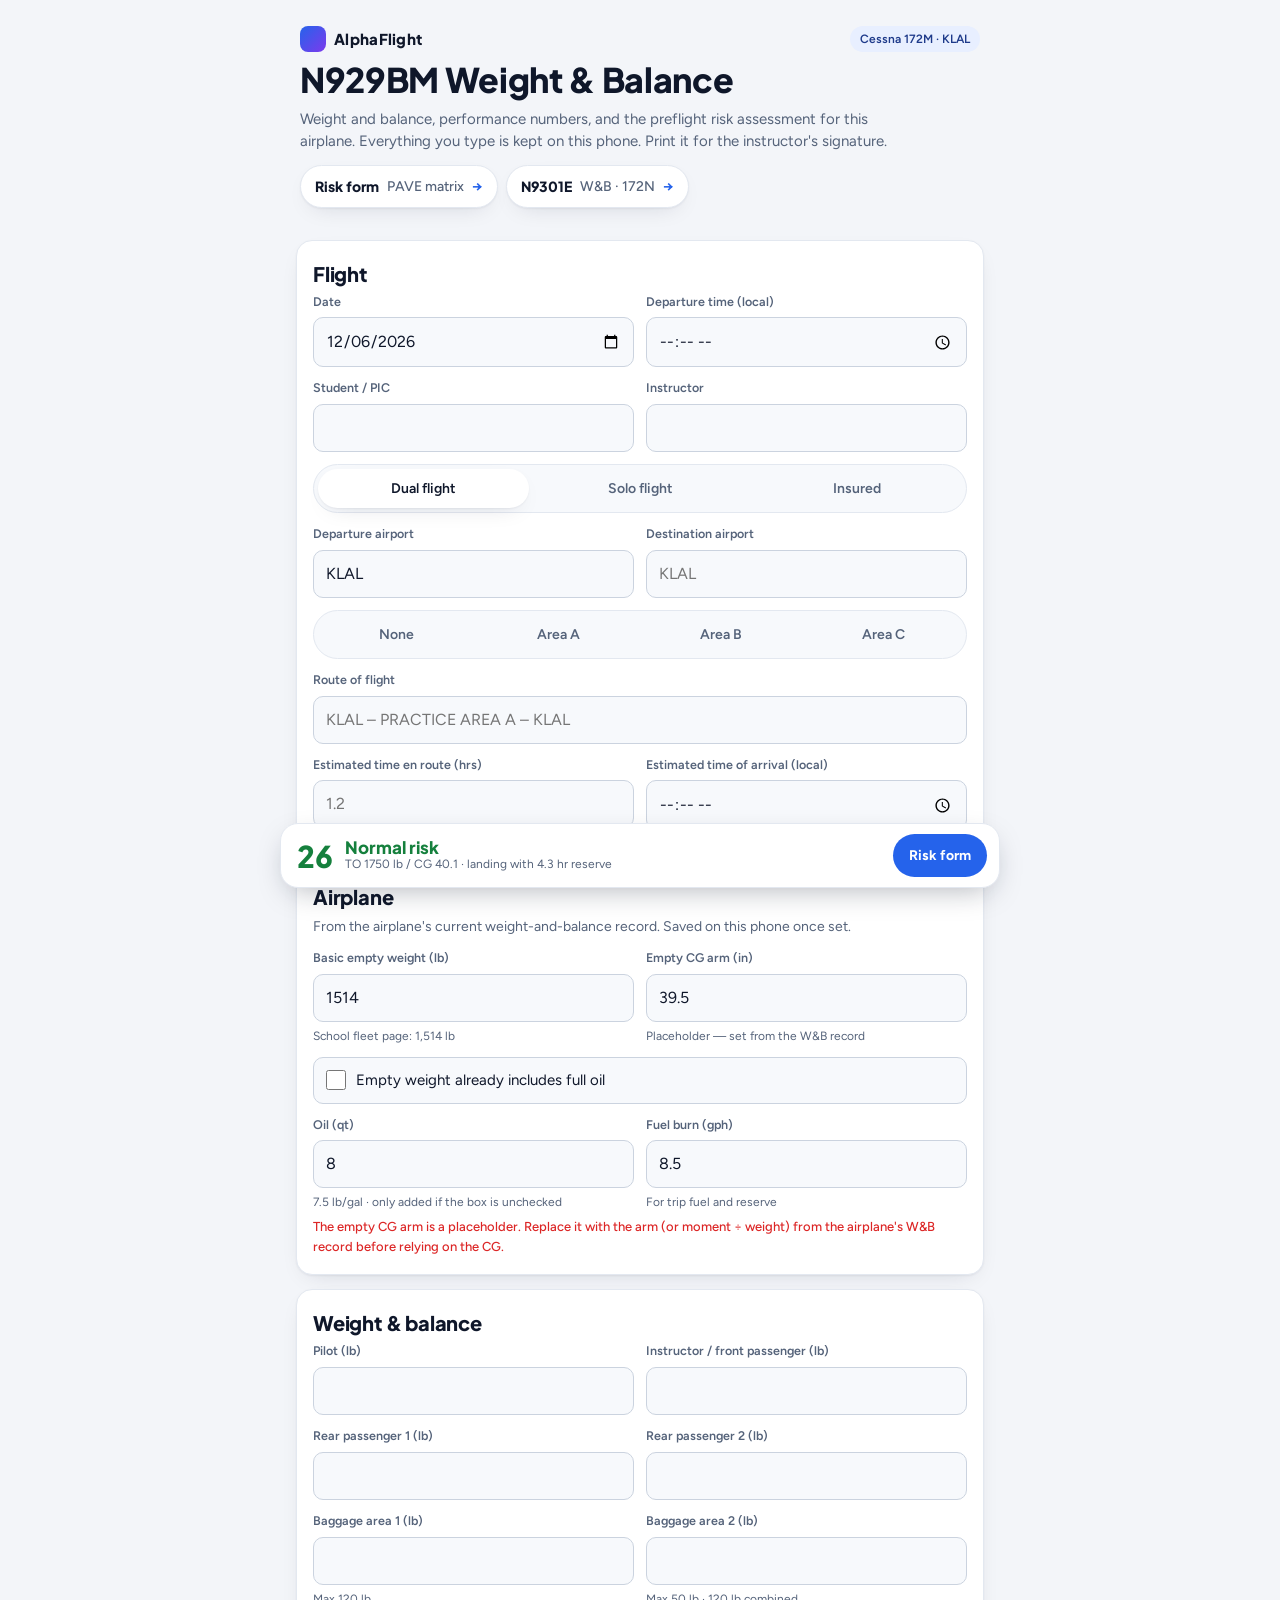
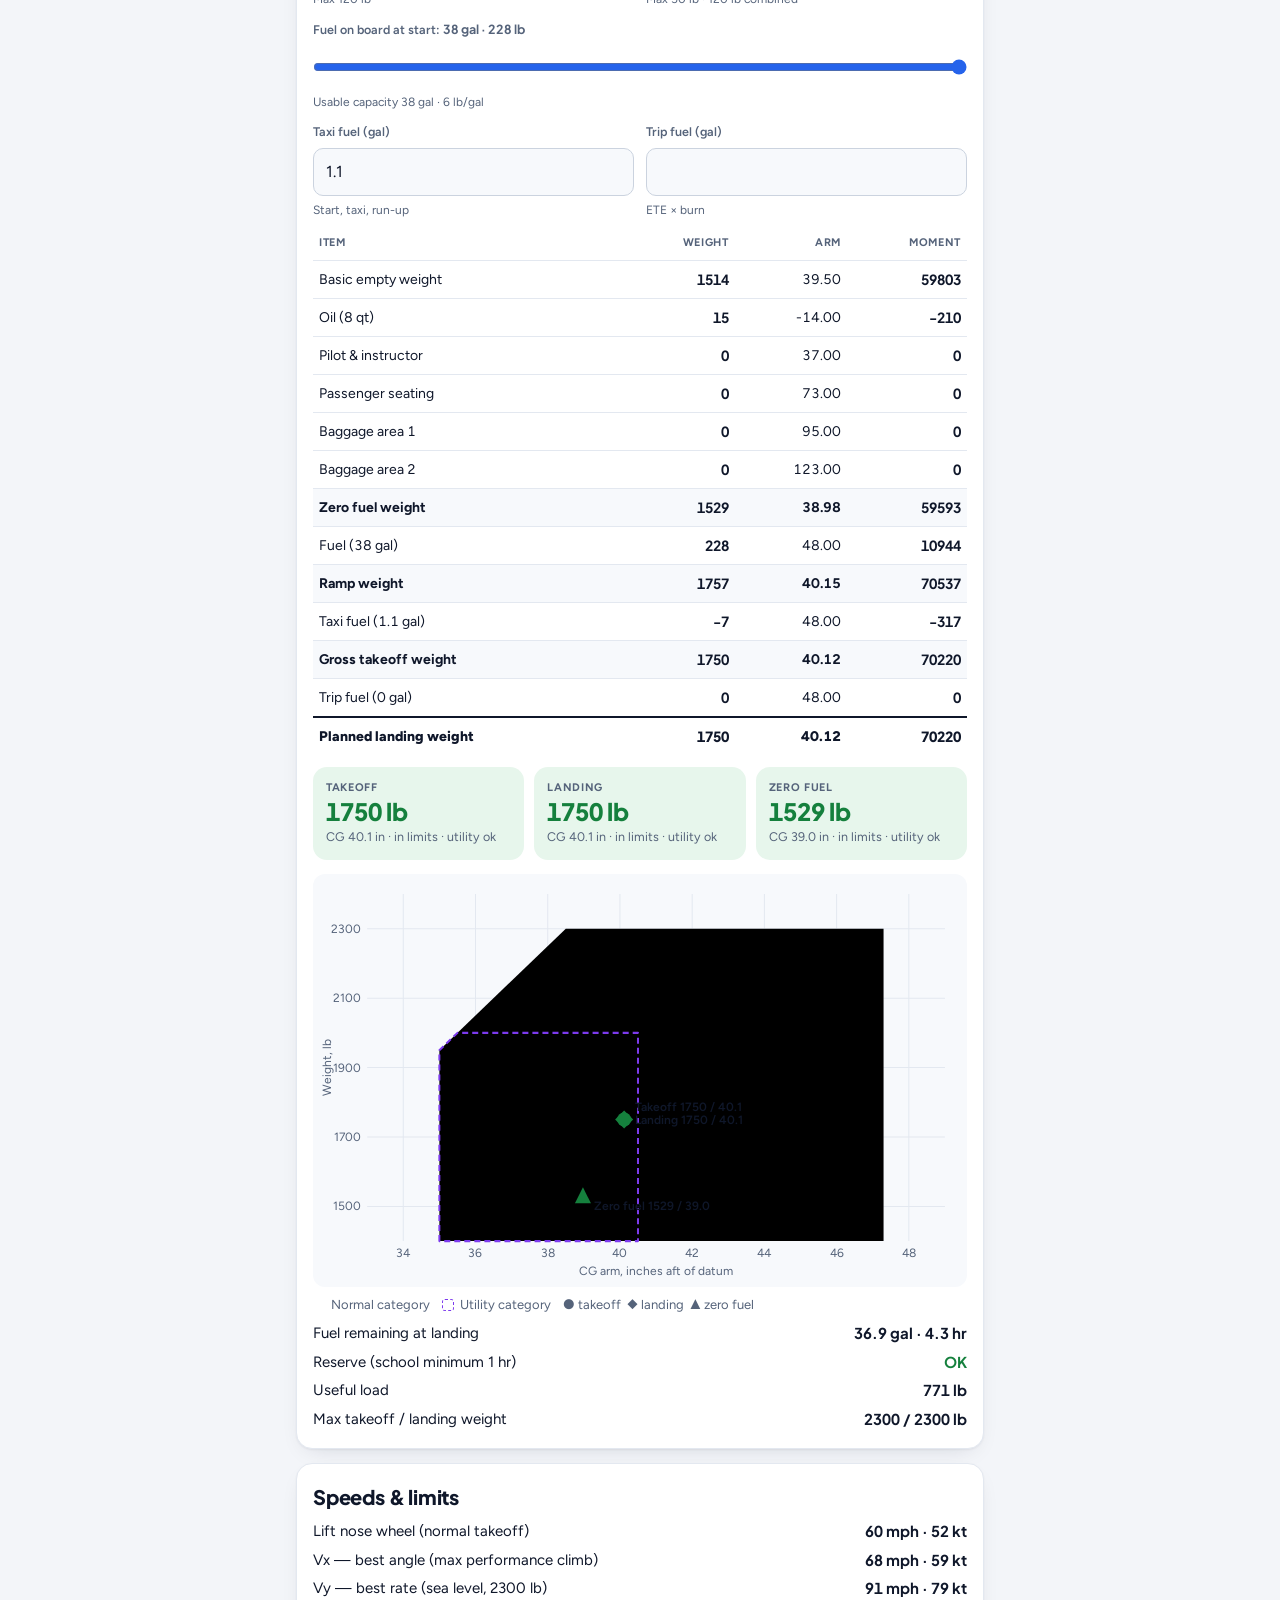
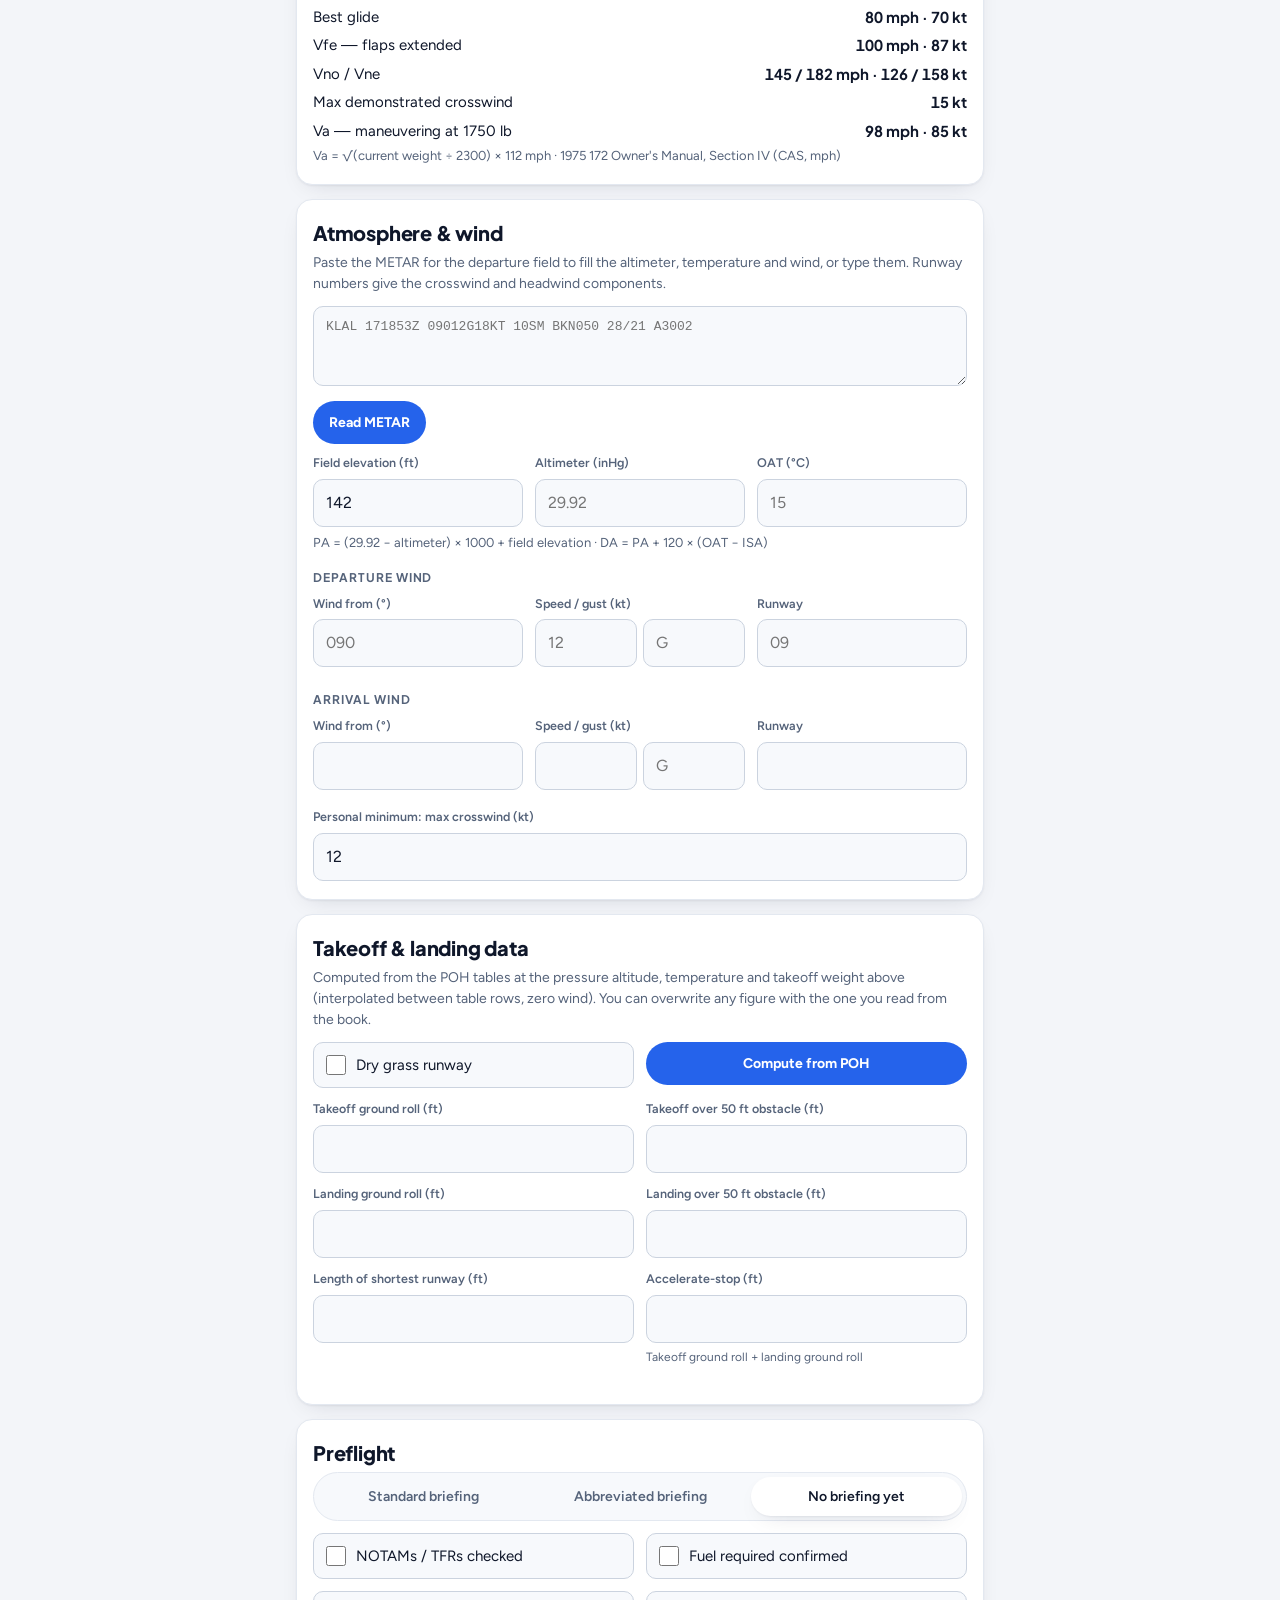
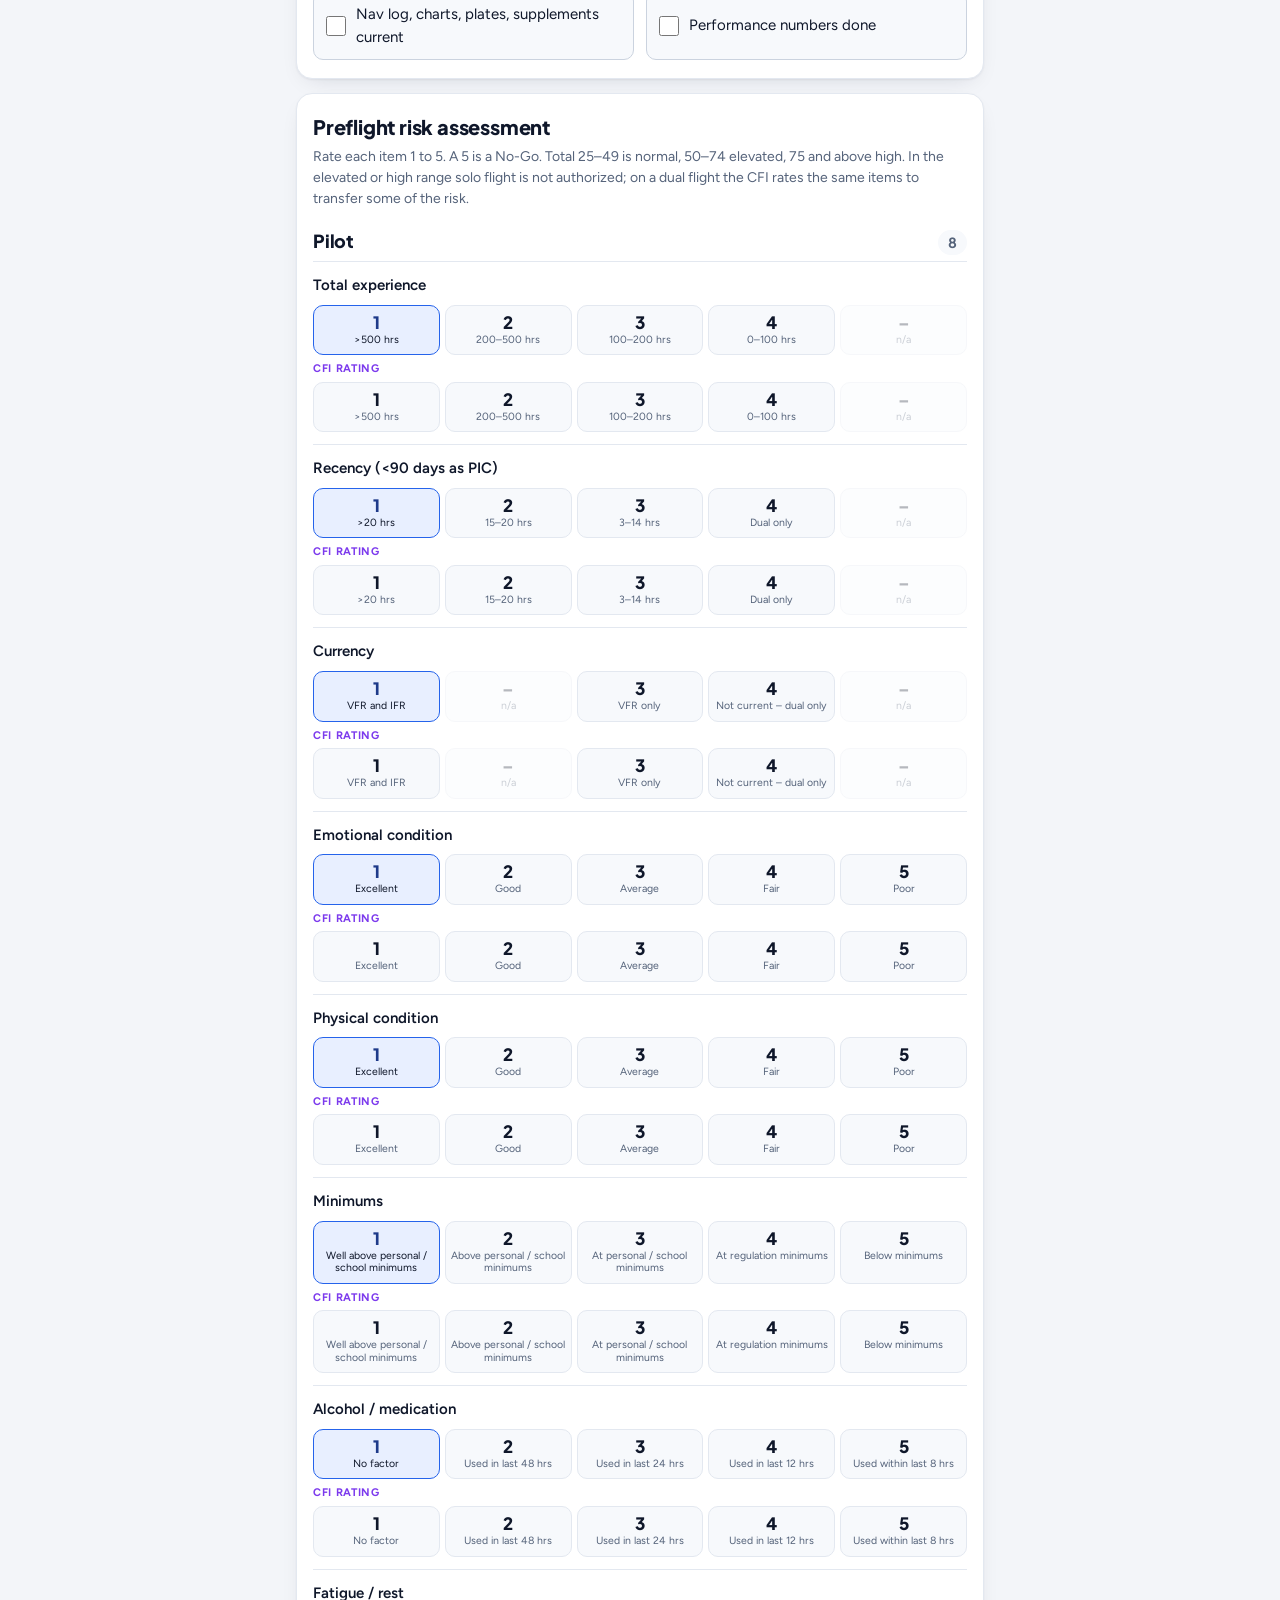
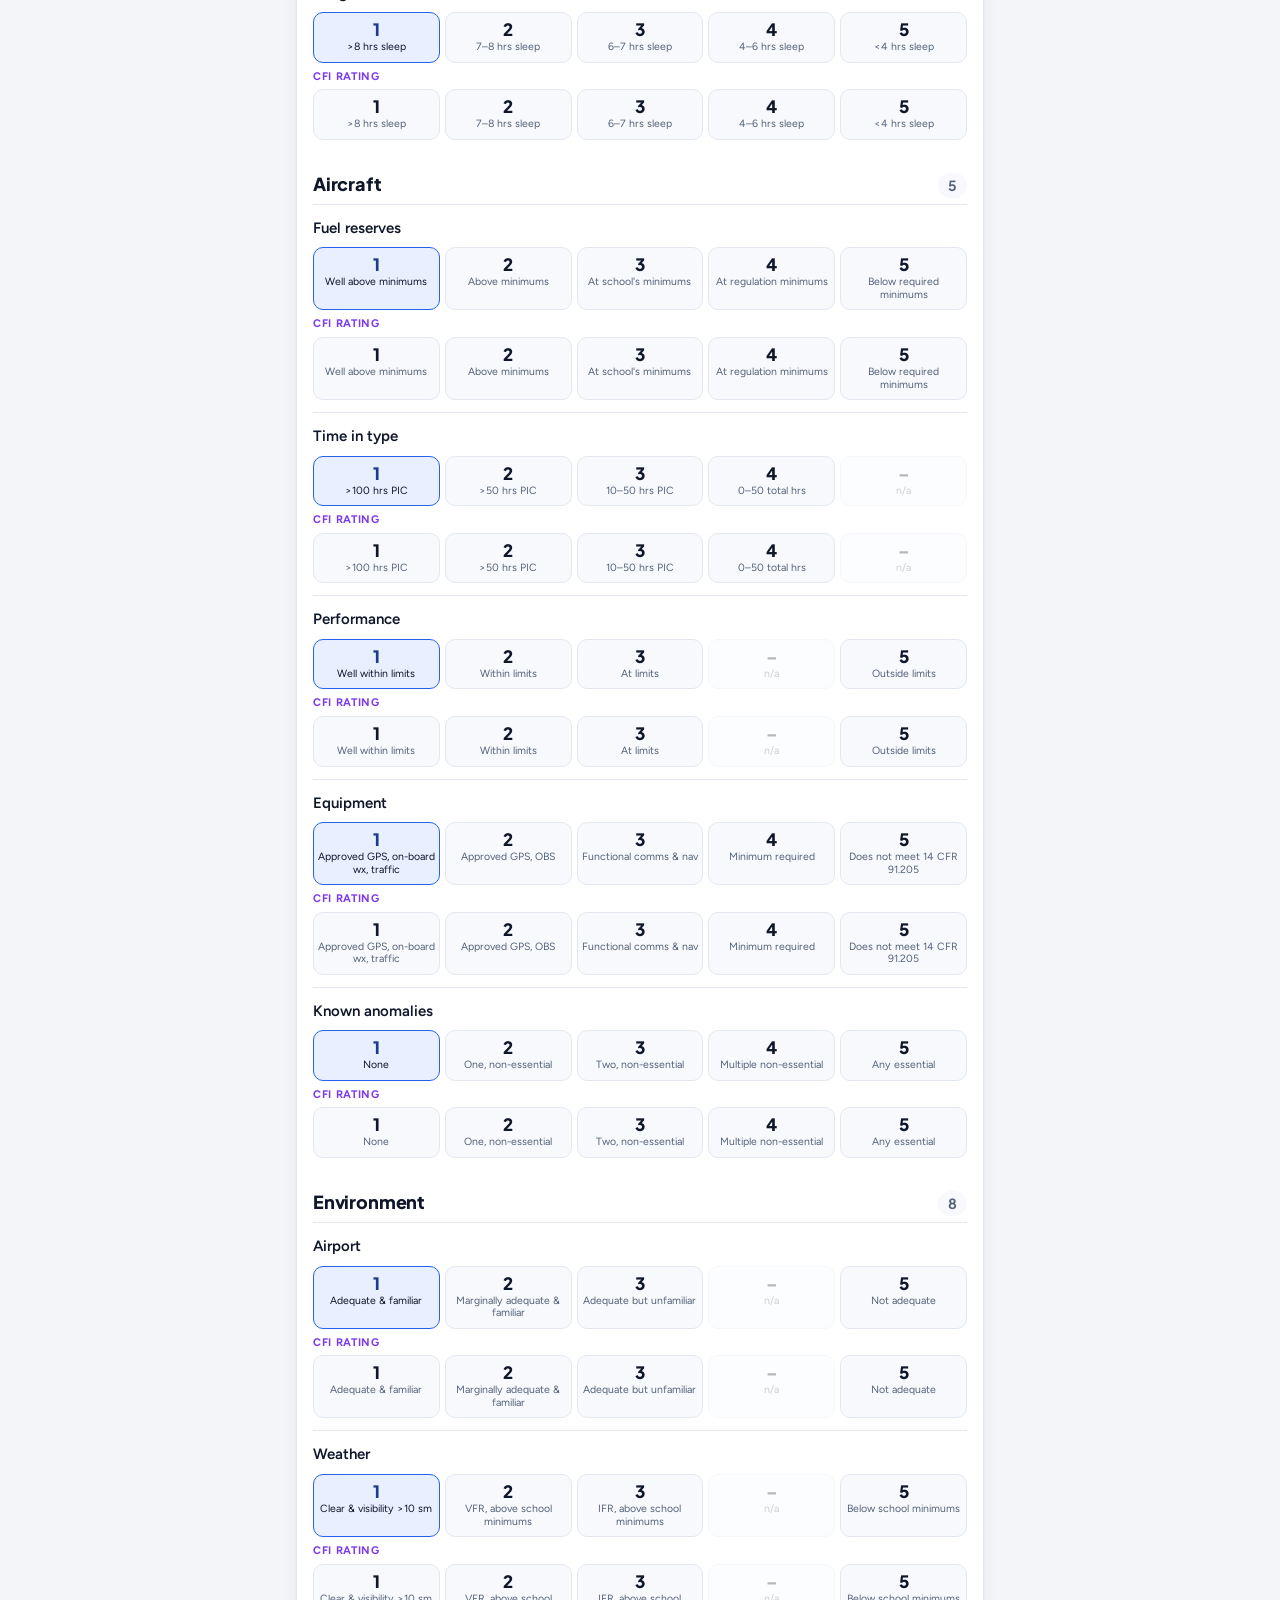
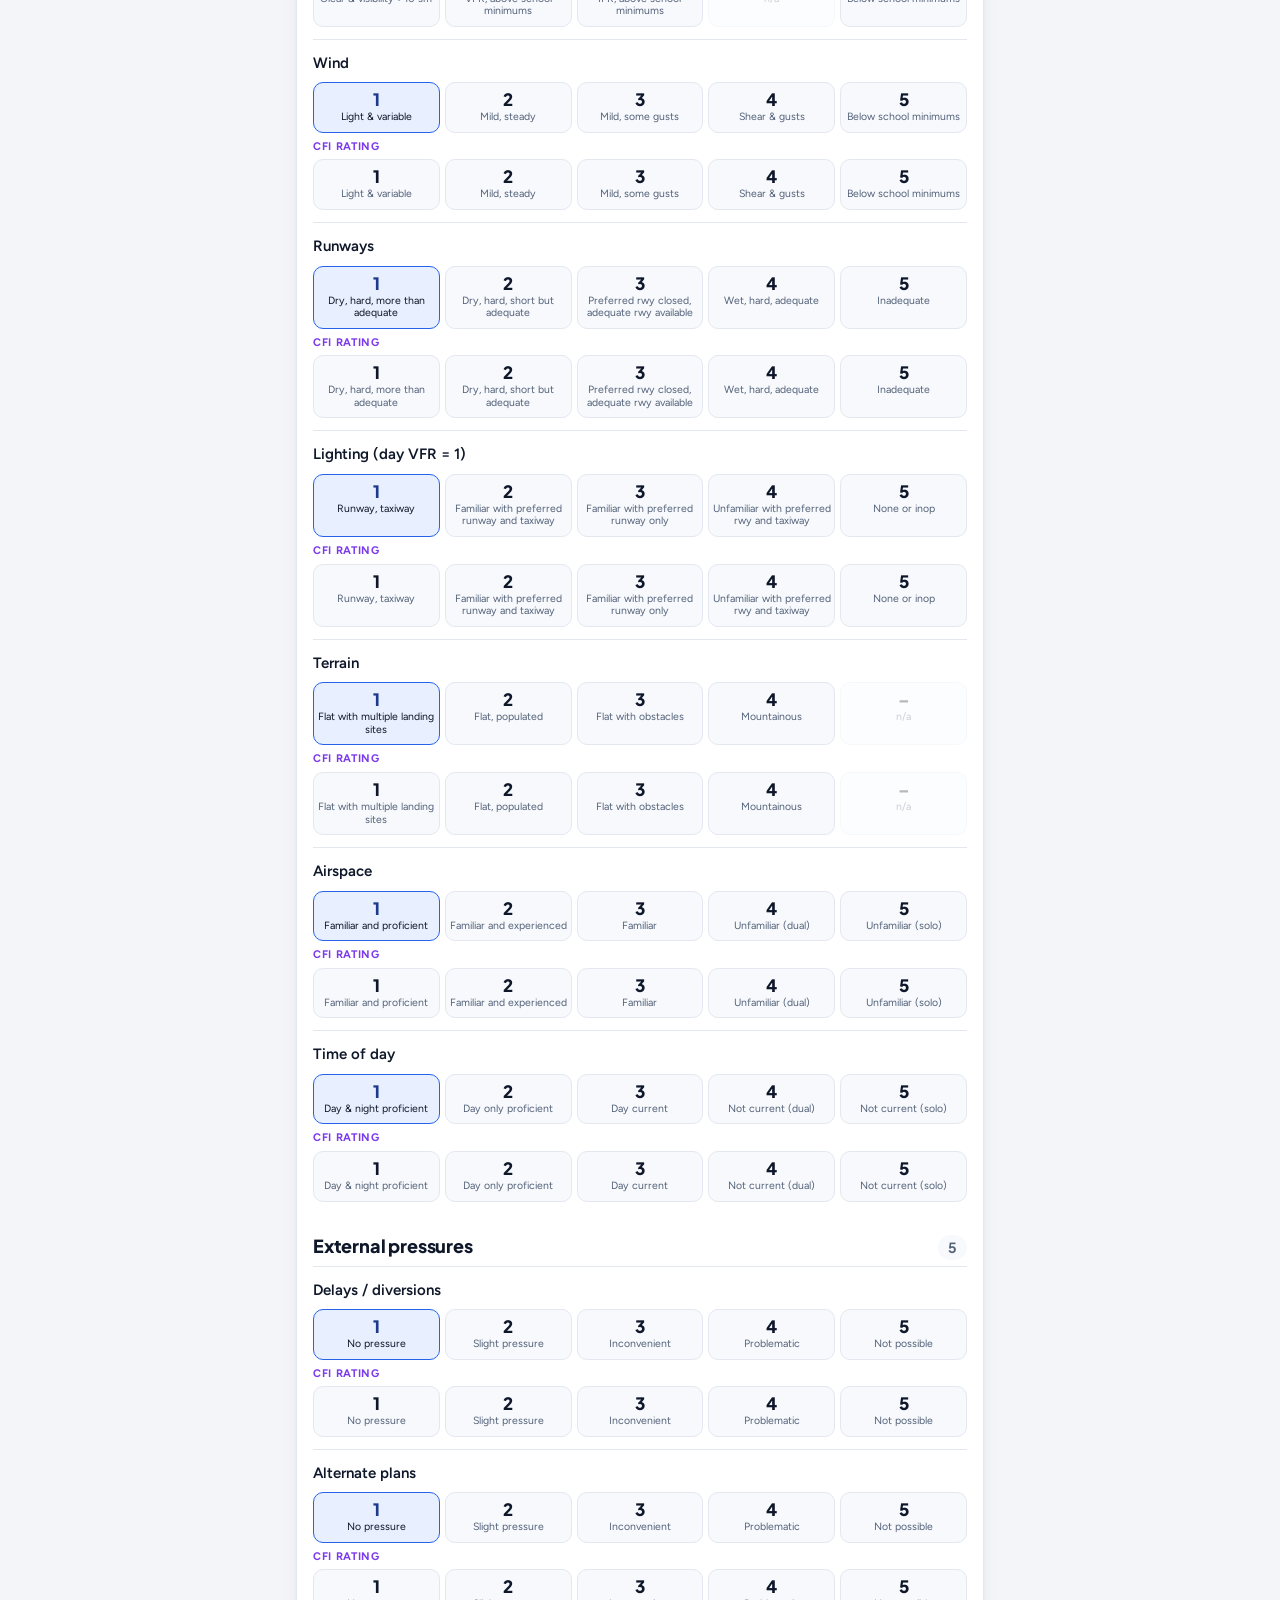
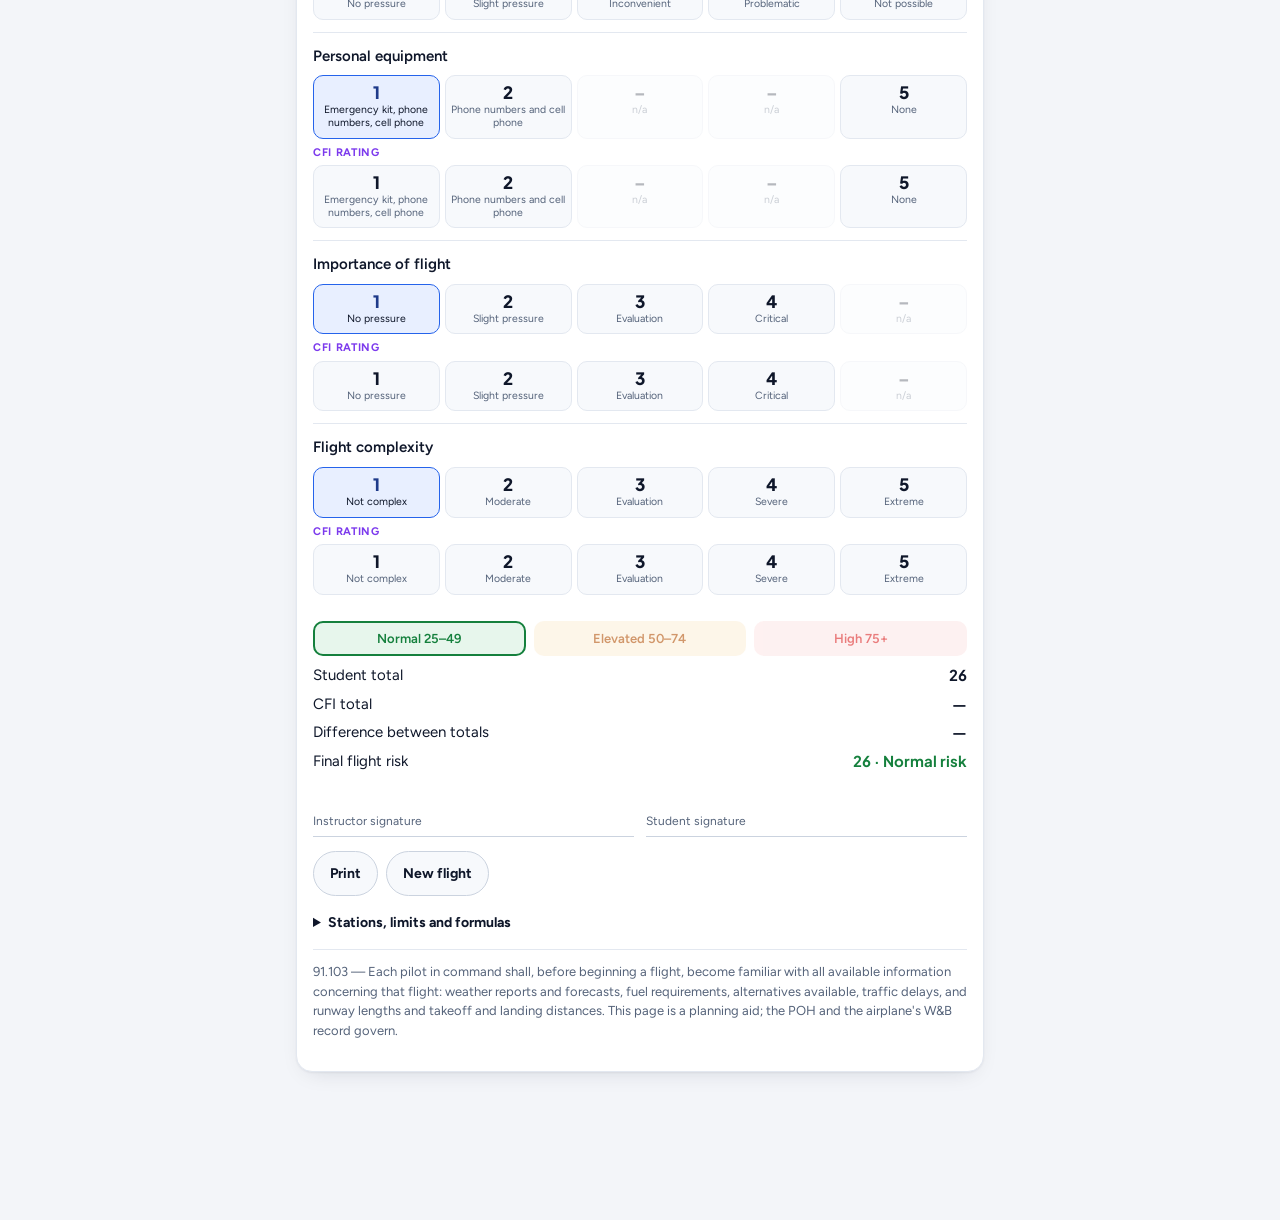
==== commit 4cf32309: "Update site pages from artifact Replace index.html, n929bm/index.html and n9301e/index.html with the" ====
--- a/n929bm/index.html
+++ b/n929bm/index.html
@@ -3,142 +3,162 @@
 <head>
 <meta charset="utf-8">
 <meta name="viewport" content="width=device-width, initial-scale=1, viewport-fit=cover">
-<title>N929BM Dispatch</title>
-<meta name="description" content="Flight dispatch form for N929BM (Cessna 172M, KLAL): weight and balance, speeds, density altitude, crosswind, and the Jeremy & Kilo preflight risk assessment.">
+<title>N929BM Weight &amp; Balance</title>
+<meta name="description" content="Weight and balance, speeds, density altitude, crosswind and preflight risk assessment for N929BM (Cessna 172M, KLAL).">
 <link rel="preconnect" href="https://fonts.googleapis.com">
 <link rel="preconnect" href="https://fonts.gstatic.com" crossorigin>
-<link href="https://fonts.googleapis.com/css2?family=Barlow+Semi+Condensed:wght@500;600;700&family=Barlow:wght@400;500;600&display=swap" rel="stylesheet">
+<link href="https://fonts.googleapis.com/css2?family=Plus+Jakarta+Sans:wght@600;700;800&family=Figtree:wght@400;500;600;700&display=swap" rel="stylesheet">
 <style>
 :root{
-  --paper:#EDF0F2; --paper-2:#FFFFFF; --ink:#16212B; --ink-2:#4A5862; --line:#C9D1D8;
-  --chart:#1F5F8B; --chart-soft:#DCE8F1;
-  --low:#2E7D4F; --low-soft:#DCEFE3; --mod:#B9770E; --mod-soft:#FBEAC7; --high:#B3261E; --high-soft:#F8D9D6;
-  --util:#6B5CA5;
+  --bg:#F3F5F9; --card:#FFFFFF; --card-2:#F7F9FC; --ink:#0F172A; --ink-2:#55637A; --line:#E3E8F0; --line-2:#CBD3DF;
+  --accent:#2563EB; --accent-2:#1D4ED8; --accent-soft:#E8EFFF; --accent-ink:#1E3A8A;
+  --low:#15803D; --low-soft:#E7F6EC; --mod:#B45309; --mod-soft:#FDF1DC; --high:#DC2626; --high-soft:#FDE8E8; --util:#7C3AED; --util-soft:#F1EAFE;
+  --shadow:0 1px 2px rgba(15,23,42,.05),0 8px 24px -12px rgba(15,23,42,.18);
+  --r:16px; --r-s:10px;
+  --display:"Plus Jakarta Sans","Figtree",system-ui,-apple-system,sans-serif; --body:"Figtree","Plus Jakarta Sans",system-ui,-apple-system,"Segoe UI",sans-serif; --mono:ui-monospace,"SF Mono",Menlo,Consolas,monospace;
   box-sizing:border-box; padding-top:env(safe-area-inset-top,0px); padding-bottom:env(safe-area-inset-bottom,0px);
 }
 @media (prefers-color-scheme: dark){ :root:not([data-theme="light"]){
-  color-scheme:dark; --paper:#161C22; --paper-2:#1F262E; --ink:#E6EBEF; --ink-2:#A3AEB8; --line:#36414B;
-  --chart:#6FB1E0; --chart-soft:#243543;
-  --low:#5FC98A; --low-soft:#1E3A2B; --mod:#E8B04E; --mod-soft:#3F3119; --high:#F0766E; --high-soft:#452320; --util:#A99BE0;
+  color-scheme:dark; --bg:#0B1220; --card:#131C2E; --card-2:#182338; --ink:#E6ECF5; --ink-2:#9AA8BF; --line:#243149; --line-2:#334664;
+  --accent:#60A5FA; --accent-2:#3B82F6; --accent-soft:#17264A; --accent-ink:#BFD5FF;
+  --low:#4ADE80; --low-soft:#122B1C; --mod:#FBBF24; --mod-soft:#33240B; --high:#F87171; --high-soft:#3B1515; --util:#C4B5FD; --util-soft:#241B3F;
+  --shadow:0 1px 2px rgba(0,0,0,.4),0 10px 30px -14px rgba(0,0,0,.6);
 }}
 :root[data-theme="dark"]{
-  color-scheme:dark; --paper:#161C22; --paper-2:#1F262E; --ink:#E6EBEF; --ink-2:#A3AEB8; --line:#36414B;
-  --chart:#6FB1E0; --chart-soft:#243543;
-  --low:#5FC98A; --low-soft:#1E3A2B; --mod:#E8B04E; --mod-soft:#3F3119; --high:#F0766E; --high-soft:#452320; --util:#A99BE0;
+  color-scheme:dark; --bg:#0B1220; --card:#131C2E; --card-2:#182338; --ink:#E6ECF5; --ink-2:#9AA8BF; --line:#243149; --line-2:#334664;
+  --accent:#60A5FA; --accent-2:#3B82F6; --accent-soft:#17264A; --accent-ink:#BFD5FF;
+  --low:#4ADE80; --low-soft:#122B1C; --mod:#FBBF24; --mod-soft:#33240B; --high:#F87171; --high-soft:#3B1515; --util:#C4B5FD; --util-soft:#241B3F;
+  --shadow:0 1px 2px rgba(0,0,0,.4),0 10px 30px -14px rgba(0,0,0,.6);
 }
 *{box-sizing:inherit}
-body{margin:0;background:var(--paper);color:var(--ink);font-family:"Barlow",system-ui,-apple-system,"Segoe UI",sans-serif;font-size:16px;line-height:1.45;padding-bottom:120px}
-h1,h2,h3,.cond{font-family:"Barlow Semi Condensed","Barlow",system-ui,sans-serif;margin:0}
-main{max-width:680px;margin:0 auto;padding:16px 16px 24px}
-header{border-bottom:3px solid var(--ink);padding:12px 0 14px;margin-bottom:8px}
-header .kicker{font-size:13px;color:var(--ink-2);text-transform:uppercase;letter-spacing:.06em}
-header h1{font-size:32px;font-weight:700;line-height:1;letter-spacing:-.01em}
-header p{margin:6px 0 0;color:var(--ink-2);font-size:15px;max-width:60ch}
-a{color:var(--chart)}
-section{margin-top:18px;border:1px solid var(--line);border-radius:6px;background:var(--paper-2);padding:12px}
-section h2{font-size:21px;font-weight:600;margin-bottom:4px}
-section h3{font-size:16px;font-weight:600;margin:14px 0 6px;color:var(--ink-2);text-transform:uppercase;letter-spacing:.04em}
-section .help{margin:0 0 10px;font-size:14px;color:var(--ink-2)}
-.grid{display:grid;grid-template-columns:1fr 1fr;gap:10px}
-.grid3{display:grid;grid-template-columns:1fr 1fr 1fr;gap:10px}
+html{-webkit-text-size-adjust:100%}
+body{margin:0;background:var(--bg);color:var(--ink);font-family:var(--body);font-size:16px;line-height:1.5;padding-bottom:124px;-webkit-font-smoothing:antialiased}
+h1,h2,h3,.cond{font-family:var(--display);margin:0;letter-spacing:-.01em}
+main{max-width:720px;margin:0 auto;padding:12px 16px 24px}
+/* top bar */
+header{display:grid;gap:10px;padding:14px 4px 18px}
+header .kicker{display:flex;align-items:center;justify-content:space-between;gap:10px;font-size:13px;font-weight:600;color:var(--ink-2)}
+header .brand{display:inline-flex;align-items:center;gap:8px;color:var(--ink);text-decoration:none;font-family:var(--display);font-weight:800;font-size:15px;letter-spacing:.02em}
+header .brand i{width:26px;height:26px;border-radius:8px;background:linear-gradient(135deg,var(--accent),var(--util));display:inline-block;flex:none}
+header .tag{font-size:12px;font-weight:600;padding:4px 10px;border-radius:999px;background:var(--accent-soft);color:var(--accent-ink);white-space:nowrap}
+header h1{font-size:34px;font-weight:800;line-height:1.05;text-wrap:balance}
+header p{margin:0;color:var(--ink-2);font-size:15px;max-width:60ch}
+.navlinks{display:flex;flex-wrap:wrap;gap:8px;margin-top:2px}
+.navlinks a{display:inline-flex;align-items:center;gap:8px;padding:10px 14px;border-radius:999px;background:var(--card);border:1px solid var(--line);color:var(--ink);text-decoration:none;font-weight:600;font-size:14px;box-shadow:var(--shadow)}
+.navlinks a b{font-family:var(--display);font-weight:800}
+.navlinks a span{color:var(--ink-2);font-weight:500}
+.navlinks a::after{content:"→";color:var(--accent);font-weight:700}
+a{color:var(--accent)}
+/* cards */
+section{margin-top:14px;border:1px solid var(--line);border-radius:var(--r);background:var(--card);padding:18px 16px;box-shadow:var(--shadow)}
+section h2{font-size:20px;font-weight:800;margin-bottom:4px}
+section h3{font-size:12px;font-weight:700;margin:16px 0 8px;color:var(--ink-2);text-transform:uppercase;letter-spacing:.08em}
+section .help{margin:0 0 12px;font-size:14px;color:var(--ink-2)}
+.grid{display:grid;grid-template-columns:1fr 1fr;gap:12px}
+.grid3{display:grid;grid-template-columns:1fr 1fr 1fr;gap:12px}
 .wide{grid-column:1/-1}
 label.f{display:block;min-width:0}
-label.f span{display:block;font-size:13px;color:var(--ink-2);margin-bottom:4px}
-label.f small{display:block;font-size:12px;color:var(--ink-2);margin-top:3px}
-input[type=number],input[type=text],input[type=date],input[type=time],select,textarea{width:100%;font:inherit;font-size:17px;padding:9px 10px;border:1px solid var(--line);border-radius:4px;background:var(--paper);color:var(--ink)}
+label.f span{display:block;font-size:12.5px;font-weight:600;color:var(--ink-2);margin-bottom:6px}
+label.f small{display:block;font-size:12px;color:var(--ink-2);margin-top:5px}
+input[type=number],input[type=text],input[type=date],input[type=time],select,textarea{width:100%;font:inherit;font-size:16px;padding:11px 12px;border:1px solid var(--line-2);border-radius:var(--r-s);background:var(--card-2);color:var(--ink);transition:border-color .15s,box-shadow .15s}
+input:focus,textarea:focus,select:focus{outline:none;border-color:var(--accent);box-shadow:0 0 0 3px var(--accent-soft)}
 input.up{text-transform:uppercase}
-textarea{font-family:ui-monospace,Menlo,Consolas,monospace;font-size:13px;line-height:1.4;resize:vertical;text-transform:uppercase}
-input[type=range]{width:100%;accent-color:var(--chart);margin:6px 0 2px}
-.chk{display:flex;align-items:center;gap:10px;padding:9px 11px;background:var(--paper);border:1px solid var(--line);border-radius:4px;font-size:15px}
-.chk input{width:18px;height:18px;accent-color:var(--chart);margin:0;flex:none}
-.seg{display:flex;gap:6px;flex-wrap:wrap}
-.seg label{flex:1;display:flex;align-items:center;justify-content:center;gap:6px;padding:9px 8px;border:1px solid var(--line);border-radius:4px;background:var(--paper);font-size:15px;cursor:pointer;min-width:90px}
-.seg label:has(input:checked){border-color:var(--chart);background:var(--chart-soft);font-weight:600}
-.seg input{width:16px;height:16px;accent-color:var(--chart);margin:0}
-.warn{color:var(--high);font-size:13px;margin-top:4px}
+textarea{font-family:var(--mono);font-size:13px;line-height:1.45;resize:vertical;text-transform:uppercase}
+input[type=range]{width:100%;accent-color:var(--accent);margin:8px 0 2px;height:28px}
+.chk{display:flex;align-items:center;gap:10px;padding:11px 12px;background:var(--card-2);border:1px solid var(--line-2);border-radius:var(--r-s);font-size:15px}
+.chk input{width:20px;height:20px;accent-color:var(--accent);margin:0;flex:none}
+.seg{display:flex;gap:6px;flex-wrap:wrap;padding:4px;background:var(--card-2);border:1px solid var(--line);border-radius:999px}
+.seg label{flex:1;display:flex;align-items:center;justify-content:center;gap:6px;padding:9px 10px;border-radius:999px;font-size:14px;font-weight:600;color:var(--ink-2);cursor:pointer;min-width:0;text-align:center;transition:background .15s,color .15s}
+.seg label:has(input:checked){background:var(--card);color:var(--ink);box-shadow:var(--shadow)}
+.seg input{position:absolute;opacity:0;width:0;height:0}
+.seg label:has(input[type=checkbox]:checked){background:var(--accent-soft);color:var(--accent-ink)}
+.warn{color:var(--high);font-size:13px;margin-top:6px;font-weight:500}
 .ok{color:var(--low)}
-table{width:100%;border-collapse:collapse;font-size:14px;margin-top:6px}
-th,td{padding:6px 4px;border-bottom:1px solid var(--line);text-align:right;white-space:nowrap}
+table{width:100%;border-collapse:collapse;font-size:14px;margin-top:8px;font-variant-numeric:tabular-nums}
+th,td{padding:8px 6px;border-bottom:1px solid var(--line);text-align:right;white-space:nowrap}
 th:first-child,td:first-child{text-align:left;white-space:normal}
-th{font-weight:600;color:var(--ink-2);font-size:12px;text-transform:uppercase;letter-spacing:.04em}
-tr.sub td{font-weight:600;background:var(--paper)}
-tr.tot td{font-weight:700;border-top:2px solid var(--ink);border-bottom:0}
-.num{font-family:"Barlow Semi Condensed",sans-serif;font-weight:600}
-.pills{display:grid;grid-template-columns:repeat(3,1fr);gap:8px;margin-top:10px}
-.pill{border:1px solid var(--line);border-radius:6px;padding:8px 10px;background:var(--paper);min-width:0}
-.pill .t{font-size:12px;color:var(--ink-2);text-transform:uppercase;letter-spacing:.04em}
-.pill .w{font-family:"Barlow Semi Condensed",sans-serif;font-weight:700;font-size:22px;line-height:1.1}
-.pill .c{font-size:13px;color:var(--ink-2)}
-.pill.good{border-color:var(--low);background:var(--low-soft)} .pill.good .w{color:var(--low)}
-.pill.bad{border-color:var(--high);background:var(--high-soft)} .pill.bad .w{color:var(--high)}
-.pill.warn2{border-color:var(--mod);background:var(--mod-soft)} .pill.warn2 .w{color:var(--mod)}
-.env{margin-top:10px}
+th{font-weight:700;color:var(--ink-2);font-size:11px;text-transform:uppercase;letter-spacing:.06em}
+tr.sub td{font-weight:700;background:var(--card-2)}
+tr.tot td{font-weight:800;border-top:2px solid var(--ink);border-bottom:0}
+.num{font-family:var(--display);font-weight:700;font-variant-numeric:tabular-nums}
+.pills{display:grid;grid-template-columns:repeat(3,1fr);gap:10px;margin-top:12px}
+.pill{border:1px solid var(--line);border-radius:14px;padding:12px;background:var(--card-2);min-width:0}
+.pill .t{font-size:11px;font-weight:700;color:var(--ink-2);text-transform:uppercase;letter-spacing:.06em}
+.pill .w{font-family:var(--display);font-weight:800;font-size:24px;line-height:1.15;font-variant-numeric:tabular-nums;margin-top:2px}
+.pill .c{font-size:12.5px;color:var(--ink-2);margin-top:2px}
+.pill.good{border-color:transparent;background:var(--low-soft)} .pill.good .w{color:var(--low)}
+.pill.bad{border-color:transparent;background:var(--high-soft)} .pill.bad .w{color:var(--high)}
+.pill.warn2{border-color:transparent;background:var(--mod-soft)} .pill.warn2 .w{color:var(--mod)}
+.env{margin-top:14px;border-radius:12px;overflow:hidden;background:var(--card-2);padding:6px}
 .env svg{width:100%;height:auto;display:block}
-.legend{display:flex;flex-wrap:wrap;gap:12px;font-size:13px;color:var(--ink-2);margin-top:6px}
-.legend span{display:inline-flex;align-items:center;gap:5px}
-.legend i{display:inline-block;width:12px;height:12px;border-radius:2px}
-.kv{display:grid;grid-template-columns:1fr auto;gap:4px 12px;font-size:15px;margin-top:6px}
-.kv div:nth-child(even){font-family:"Barlow Semi Condensed",sans-serif;font-weight:600;text-align:right}
-.kv .muted{color:var(--ink-2);font-size:13px;grid-column:1/-1;margin-top:-2px}
+.legend{display:flex;flex-wrap:wrap;gap:12px;font-size:13px;color:var(--ink-2);margin-top:8px}
+.legend span{display:inline-flex;align-items:center;gap:6px}
+.legend i{display:inline-block;width:12px;height:12px;border-radius:3px}
+.kv{display:grid;grid-template-columns:1fr auto;gap:6px 14px;font-size:15px;margin-top:8px}
+.kv div:nth-child(even){font-family:var(--display);font-weight:700;text-align:right;font-variant-numeric:tabular-nums}
+.kv .muted{color:var(--ink-2);font-size:13px;grid-column:1/-1;margin-top:-2px;font-family:var(--body);font-weight:400;text-align:left}
 /* PAVE matrix */
-.pave .cat{margin-top:16px}
-.pave .cat h3{display:flex;justify-content:space-between;align-items:baseline;margin:0 0 6px;color:var(--ink);text-transform:none;letter-spacing:0;font-size:18px}
-.pave .cat h3 b{font-family:"Barlow Semi Condensed",sans-serif;font-size:15px;color:var(--ink-2)}
-.item{border-top:1px solid var(--line);padding:9px 0 10px}
-.item .q{font-weight:600;font-size:15px;margin-bottom:6px;display:flex;justify-content:space-between;gap:8px}
-.item .q small{font-weight:500;color:var(--ink-2);white-space:nowrap}
-.lv{display:grid;grid-template-columns:repeat(5,1fr);gap:4px}
-.lv label{display:flex;flex-direction:column;align-items:center;gap:3px;padding:6px 3px;border:1px solid var(--line);border-radius:4px;background:var(--paper);cursor:pointer;text-align:center;min-width:0}
-.lv label b{font-family:"Barlow Semi Condensed",sans-serif;font-size:17px;line-height:1}
-.lv label span{font-size:11px;line-height:1.2;color:var(--ink-2)}
+.pave .cat{margin-top:18px}
+.pave .cat h3{display:flex;justify-content:space-between;align-items:baseline;margin:0 0 6px;color:var(--ink);text-transform:none;letter-spacing:-.01em;font-size:18px;font-weight:800}
+.pave .cat h3 b{font-family:var(--display);font-size:14px;color:var(--ink-2);font-weight:700;padding:2px 10px;border-radius:999px;background:var(--card-2)}
+.item{border-top:1px solid var(--line);padding:12px 0 12px}
+.item .q{font-weight:600;font-size:15px;margin-bottom:8px;display:flex;justify-content:space-between;gap:8px}
+.item .q small{font-weight:700;color:var(--high);white-space:nowrap;font-size:11px;letter-spacing:.06em;text-transform:uppercase}
+.lv{display:grid;grid-template-columns:repeat(5,1fr);gap:5px}
+.lv label{display:flex;flex-direction:column;align-items:center;gap:3px;padding:8px 3px;border:1px solid var(--line);border-radius:10px;background:var(--card-2);cursor:pointer;text-align:center;min-width:0;transition:background .15s,border-color .15s}
+.lv label b{font-family:var(--display);font-size:17px;line-height:1;font-weight:800}
+.lv label span{font-size:10.5px;line-height:1.2;color:var(--ink-2)}
 .lv label input{position:absolute;opacity:0;width:0;height:0}
-.lv label.na{opacity:.35;cursor:default}
-.lv label:has(input:checked){border-color:var(--chart);background:var(--chart-soft)}
+.lv label.na{opacity:.3;cursor:default}
+.lv label:has(input:checked){border-color:var(--accent);background:var(--accent-soft)}
+.lv label:has(input:checked) b{color:var(--accent-ink)}
 .lv label:has(input:checked) span{color:var(--ink)}
-.lv label.l5:has(input:checked){border-color:var(--high);background:var(--high-soft)}
-.lv label.l4:has(input:checked){border-color:var(--mod);background:var(--mod-soft)}
-.lv.cfi label:has(input:checked){border-color:var(--util);background:transparent;box-shadow:inset 0 0 0 1px var(--util)}
-.who{display:flex;gap:6px;margin-top:4px}
-.who label{font-size:12px;color:var(--ink-2);display:flex;align-items:center;gap:4px}
-.cfirow{margin-top:5px;display:none}
+.lv label.l5:has(input:checked){border-color:var(--high);background:var(--high-soft)} .lv label.l5:has(input:checked) b{color:var(--high)}
+.lv label.l4:has(input:checked){border-color:var(--mod);background:var(--mod-soft)} .lv label.l4:has(input:checked) b{color:var(--mod)}
+.lv.cfi label:has(input:checked){border-color:var(--util);background:var(--util-soft)} .lv.cfi label:has(input:checked) b{color:var(--util)}
+.cfirow{margin-top:6px;display:none}
 .dual .cfirow{display:block}
-.cfirow .tag{font-size:11px;color:var(--util);text-transform:uppercase;letter-spacing:.04em;margin-bottom:3px}
-.bands{display:grid;grid-template-columns:1fr 1fr 1fr;gap:6px;margin-top:10px;font-size:13px}
-.bands div{padding:6px 8px;border-radius:4px;border:1px solid var(--line);text-align:center}
+.cfirow .tag{font-size:11px;font-weight:700;color:var(--util);text-transform:uppercase;letter-spacing:.06em;margin-bottom:4px}
+.bands{display:grid;grid-template-columns:1fr 1fr 1fr;gap:8px;margin-top:14px;font-size:13px;font-weight:600}
+.bands div{padding:8px 10px;border-radius:10px;text-align:center;opacity:.6}
 .bands .b1{background:var(--low-soft);color:var(--low)} .bands .b2{background:var(--mod-soft);color:var(--mod)} .bands .b3{background:var(--high-soft);color:var(--high)}
-.bands div.on{outline:2px solid currentColor}
+.bands div.on{opacity:1;outline:2px solid currentColor;outline-offset:-2px}
 /* bottom bar */
-.bar{position:fixed;left:0;right:0;bottom:0;z-index:20;background:var(--paper-2);border-top:1px solid var(--line);padding:10px 16px calc(10px + env(safe-area-inset-bottom,0px))}
-.bar-in{max-width:680px;margin:0 auto;display:flex;align-items:center;gap:12px}
-.gauge{font-family:"Barlow Semi Condensed",sans-serif;font-weight:700;font-size:32px;line-height:1;color:var(--low);white-space:nowrap}
-.gauge small{font-size:13px;color:var(--ink-2);font-weight:500}
+.bar{position:fixed;left:0;right:0;bottom:0;z-index:20;padding:0 12px calc(12px + env(safe-area-inset-bottom,0px))}
+.bar-in{max-width:720px;margin:0 auto;display:flex;align-items:center;gap:12px;background:var(--card);border:1px solid var(--line);border-radius:18px;padding:10px 12px 10px 16px;box-shadow:0 10px 30px -10px rgba(15,23,42,.35)}
+.gauge{font-family:var(--display);font-weight:800;font-size:30px;line-height:1;color:var(--low);white-space:nowrap;font-variant-numeric:tabular-nums}
+.gauge small{font-size:12px;color:var(--ink-2);font-weight:600}
 .level{flex:1;min-width:0}
-.level .name{font-family:"Barlow Semi Condensed",sans-serif;font-weight:600;font-size:19px;line-height:1.1;color:var(--low)}
-.level .why{font-size:12px;color:var(--ink-2);line-height:1.25}
+.level .name{font-family:var(--display);font-weight:800;font-size:17px;line-height:1.15;color:var(--low)}
+.level .why{font-size:12px;color:var(--ink-2);line-height:1.3}
 .bar.mod .gauge,.bar.mod .name{color:var(--mod)} .bar.bad .gauge,.bar.bad .name{color:var(--high)}
-.btn{font:inherit;font-weight:600;font-size:15px;padding:10px 14px;border-radius:4px;border:0;background:var(--ink);color:var(--paper);cursor:pointer;text-decoration:none;white-space:nowrap}
-.btn.ghost{background:transparent;color:var(--ink);border:1px solid var(--line)}
-.actions{display:flex;gap:8px;flex-wrap:wrap;margin-top:12px}
-details{margin-top:14px;font-size:14px;color:var(--ink-2)}
-details summary{cursor:pointer;font-weight:600;color:var(--ink)}
-.note{font-size:13px;color:var(--ink-2);margin-top:14px;border-top:1px solid var(--line);padding-top:10px}
-.sig{display:grid;grid-template-columns:1fr 1fr;gap:10px;margin-top:10px}
-.sig div{border-bottom:1px solid var(--ink);padding:22px 0 4px;font-size:12px;color:var(--ink-2)}
-.wxout{margin-top:12px;font-size:14px;border-top:1px solid var(--line);padding-top:10px}
-.wxout .lead{font-family:"Barlow Semi Condensed",sans-serif;font-weight:600;font-size:18px}
-.wxout ul{margin:6px 0 0;padding-left:18px} .wxout li{margin:3px 0}
+.btn{font:inherit;font-weight:700;font-size:14px;padding:11px 16px;border-radius:999px;border:0;background:var(--accent);color:#fff;cursor:pointer;text-decoration:none;white-space:nowrap;transition:background .15s}
+.btn:hover{background:var(--accent-2)}
+.btn.ghost{background:var(--card-2);color:var(--ink);border:1px solid var(--line-2)} .btn.ghost:hover{background:var(--accent-soft)}
+.actions{display:flex;gap:8px;flex-wrap:wrap;margin-top:14px}
+details{margin-top:16px;font-size:14px;color:var(--ink-2)}
+details summary{cursor:pointer;font-weight:700;color:var(--ink)}
+.note{font-size:13px;color:var(--ink-2);margin-top:16px;border-top:1px solid var(--line);padding-top:12px}
+.sig{display:grid;grid-template-columns:1fr 1fr;gap:12px;margin-top:14px}
+.sig div{border-bottom:1.5px solid var(--line-2);padding:26px 0 6px;font-size:12px;color:var(--ink-2)}
+.wxout{margin-top:12px;font-size:14px;border-top:1px solid var(--line);padding-top:12px}
+.wxout .lead{font-family:var(--display);font-weight:800;font-size:18px}
+.wxout ul{margin:6px 0 0;padding-left:18px} .wxout li{margin:4px 0}
 .wxout .err{color:var(--high)}
-@media (max-width:460px){ header h1{font-size:28px} .grid3{grid-template-columns:1fr 1fr} .pills{gap:6px} .pill .w{font-size:19px} .lv label span{font-size:10px} }
-@media print{ .bar,.actions,input[type=range],.help,.wxhelp{display:none} body{padding-bottom:0;background:#fff;color:#000} section{break-inside:avoid;border-color:#999} .lv label{border-color:#999} .lv label:has(input:checked){background:#ddd} main{max-width:none} }
+:focus-visible{outline:2px solid var(--accent);outline-offset:2px}
+@media (max-width:460px){ header h1{font-size:30px} .grid3{grid-template-columns:1fr 1fr} .pills{gap:6px} .pill .w{font-size:20px} .lv label span{font-size:10px} section{padding:16px 14px} }
+@media (prefers-reduced-motion:reduce){ *{transition:none!important} }
+@media print{ .bar,.actions,input[type=range],.help,.wxhelp,.navlinks{display:none} body{padding-bottom:0;background:#fff;color:#000} section{break-inside:avoid;border-color:#999;box-shadow:none} .lv label{border-color:#999} .lv label:has(input:checked){background:#ddd} main{max-width:none} }
 
 </style>
 </head>
 <body>
 <main>
 <header>
-  <div class="kicker"><a href="../">AlphaFlight</a> · Jeremy &amp; Kilo Aviation · Cessna 172M · KLAL</div>
-  <h1>N929BM Flight Dispatch</h1>
-  <p>Weight and balance, performance numbers, and the preflight risk assessment for this airplane, laid out like the school's dispatch form. Everything you type is kept on this phone. Print it for the instructor's signature.</p>
+  <div class="kicker"><a class="brand" href="/"><i></i>AlphaFlight</a><span class="tag">Cessna 172M · KLAL</span></div>
+  <h1>N929BM Weight &amp; Balance</h1>
+  <p>Weight and balance, performance numbers, and the preflight risk assessment for this airplane. Everything you type is kept on this phone. Print it for the instructor's signature.</p>
+  <nav class="navlinks" aria-label="Pages"><a href="/"><b>Risk form</b><span>PAVE matrix</span></a><a href="/n9301e/"><b>N9301E</b><span>W&amp;B · 172N</span></a></nav>
 </header>
 
 <section>
@@ -156,7 +176,7 @@
     <label class="f"><span>Departure airport</span><input type="text" id="dep" class="up" value="KLAL" maxlength="4"></label>
     <label class="f"><span>Destination airport</span><input type="text" id="dest" class="up" maxlength="4" placeholder="KLAL"></label>
     <div class="wide seg" id="parea">
-      <label><input type="radio" name="parea" value="">No practice area</label>
+      <label><input type="radio" name="parea" value="">None</label>
       <label><input type="radio" name="parea" value="A">Area A</label>
       <label><input type="radio" name="parea" value="B">Area B</label>
       <label><input type="radio" name="parea" value="C">Area C</label>
@@ -284,12 +304,12 @@
   <div class="bar-in">
     <div class="gauge" id="gRisk">0</div>
     <div class="level"><div class="name" id="gName">—</div><div class="why" id="gWhy"></div></div>
-    <a class="btn" href="../">Risk form</a>
+    <a class="btn" href="/">Risk form</a>
   </div>
 </div>
 
 <script>
-const AC = {"arms": {"front": 37.0, "rear": 73.0, "fuel": 48.0, "bag1": 95.0, "bag2": 123.0, "oil": -14.0}, "normal": {"maxW": 2300, "fwd": [[1950, 35.0], [2300, 38.5]], "aft": 47.3}, "utility": {"maxW": 2000, "fwd": [[1950, 35.0], [2000, 35.5]], "aft": 40.5}, "maxRamp": 2300, "maxLanding": 2300, "bag1Max": 120, "bag2Max": 50, "bagMax": 120, "datum": "front face of firewall", "fieldElev": 142, "taxiFuel": 1.1, "gph": 8.5, "reserveHrs": 1.0, "personalXw": 12, "oilQts": 8, "emptyArm": 39.5, "emptyArmIsPlaceholder": true, "tail": "N929BM", "model": "172M", "speeds": {"mph": true, "vaMax": 97, "vaMaxMph": 112, "rows": [["Lift nose wheel (normal takeoff)", "60 mph \u00b7 52 kt"], ["Vx \u2014 best angle (max performance climb)", "68 mph \u00b7 59 kt"], ["Vy \u2014 best rate (sea level, 2300 lb)", "91 mph \u00b7 79 kt"], ["Best glide", "80 mph \u00b7 70 kt"], ["Vfe \u2014 flaps extended", "100 mph \u00b7 87 kt"], ["Vno / Vne", "145 / 182 mph \u00b7 126 / 158 kt"], ["Max demonstrated crosswind", "15 kt"]], "note": "1975 172 Owner's Manual, Section IV (CAS, mph)"}, "emptyWeight": 1514, "oilIncluded": false, "usableFuel": 38, "totalFuel": 42, "notes": "The fleet page lists 1,514 lb as \"aircraft empty weight\". The 1975 owner's manual uses a licensed empty weight that excludes engine oil (8 qt = 15 lb at \u221214 in), so oil is added separately unless you tick the box. Speeds are the owner's manual CAS values in mph with knots alongside; this airplane has the 160 hp conversion, which does not change the published limits."};
+const AC = {"arms": {"front": 37.0, "rear": 73.0, "fuel": 48.0, "bag1": 95.0, "bag2": 123.0, "oil": -14.0}, "normal": {"maxW": 2300, "fwd": [[1950, 35.0], [2300, 38.5]], "aft": 47.3}, "utility": {"maxW": 2000, "fwd": [[1950, 35.0], [2000, 35.5]], "aft": 40.5}, "maxRamp": 2300, "maxLanding": 2300, "bag1Max": 120, "bag2Max": 50, "bagMax": 120, "datum": "front face of firewall", "fieldElev": 142, "taxiFuel": 1.1, "gph": 8.5, "reserveHrs": 1.0, "personalXw": 12, "oilQts": 8, "emptyArm": 39.5, "emptyArmIsPlaceholder": true, "tail": "N929BM", "model": "172M", "speeds": {"mph": true, "vaMax": 97, "vaMaxMph": 112, "rows": [["Lift nose wheel (normal takeoff)", "60 mph \u00b7 52 kt"], ["Vx \u2014 best angle (max performance climb)", "68 mph \u00b7 59 kt"], ["Vy \u2014 best rate (sea level, 2300 lb)", "91 mph \u00b7 79 kt"], ["Best glide", "80 mph \u00b7 70 kt"], ["Vfe \u2014 flaps extended", "100 mph \u00b7 87 kt"], ["Vno / Vne", "145 / 182 mph \u00b7 126 / 158 kt"], ["Max demonstrated crosswind", "15 kt"]], "note": "1975 172 Owner's Manual, Section IV (CAS, mph)"}, "other": "N9301E", "otherModel": "172N", "otherHref": "/n9301e/", "emptyWeight": 1514, "oilIncluded": false, "usableFuel": 38, "totalFuel": 42, "notes": "The fleet page lists 1,514 lb as \"aircraft empty weight\". The 1975 owner's manual uses a licensed empty weight that excludes engine oil (8 qt = 15 lb at \u221214 in), so oil is added separately unless you tick the box. Speeds are the owner's manual CAS values in mph with knots alongside; this airplane has the 160 hp conversion, which does not change the published limits."};
 // ---- Weather parsing: raw METAR/TAF code or plain-English decoded text ----
 const MONTHS={JAN:0,FEB:1,MAR:2,APR:3,MAY:4,JUN:5,JUL:6,AUG:7,SEP:8,OCT:9,NOV:10,DEC:11};
 function emptyG(){ return {windDir:null,windSpd:null,gust:null,vis:null,ceiling:null,wx:[]}; }
@@ -422,7 +442,7 @@
   return {xw:Math.round(Math.abs(Math.sin(r))*s),hw:Math.round(Math.cos(r)*s),vrb:false};
 }
 
-// ---- Jeremy & Kilo Aviation Preflight Risk Assessment matrix (PAVE, 1–5 per item; 5 = No-Go) ----
+// ---- Preflight Risk Assessment matrix (PAVE, 1–5 per item; 5 = No-Go) ----
 const PAVE = [
  {id:'pilot', name:'Pilot', items:[
    {id:'exp',  q:'Total experience', lv:['>500 hrs','200–500 hrs','100–200 hrs','0–100 hrs',null]},
@@ -700,7 +720,7 @@
 }
 function limitsText(){
   const f=e=>e.fwd.map(p=>`${p[1]} in at ${p[0]} lb`).join(' → ');
-  $('limits').innerHTML=`<p>Datum: ${AC.datum}. Arms (in): front seats ${AC.arms.front}, rear seats ${AC.arms.rear}, fuel ${AC.arms.fuel}, baggage 1 ${AC.arms.bag1} (max ${AC.bag1Max} lb), baggage 2 ${AC.arms.bag2} (max ${AC.bag2Max} lb, ${AC.bagMax} lb combined), oil ${AC.arms.oil}.</p><p>Normal category: max ${AC.normal.maxW} lb; forward limit ${f(AC.normal)}; aft limit ${AC.normal.aft} in. Utility category: max ${AC.utility.maxW} lb; forward limit ${f(AC.utility)}; aft limit ${AC.utility.aft} in. Max ramp ${AC.maxRamp} lb, max landing ${AC.maxLanding} lb.</p><p>Usable fuel ${AC.usableFuel} gal (${AC.totalFuel} gal total), 6 lb/gal. ${AC.notes}</p><p>Risk bands and item wording follow the Jeremy &amp; Kilo Aviation Preflight Risk Assessment Form and Flight Dispatch Form.</p>`;
+  $('limits').innerHTML=`<p>Datum: ${AC.datum}. Arms (in): front seats ${AC.arms.front}, rear seats ${AC.arms.rear}, fuel ${AC.arms.fuel}, baggage 1 ${AC.arms.bag1} (max ${AC.bag1Max} lb), baggage 2 ${AC.arms.bag2} (max ${AC.bag2Max} lb, ${AC.bagMax} lb combined), oil ${AC.arms.oil}.</p><p>Normal category: max ${AC.normal.maxW} lb; forward limit ${f(AC.normal)}; aft limit ${AC.normal.aft} in. Utility category: max ${AC.utility.maxW} lb; forward limit ${f(AC.utility)}; aft limit ${AC.utility.aft} in. Max ramp ${AC.maxRamp} lb, max landing ${AC.maxLanding} lb.</p><p>Usable fuel ${AC.usableFuel} gal (${AC.totalFuel} gal total), 6 lb/gal. ${AC.notes}</p><p>Risk bands and item wording follow the flight school's Preflight Risk Assessment Form and Flight Dispatch Form.</p>`;
   $('eaNote').textContent=AC.emptyArmIsPlaceholder?'Placeholder — set from the W&B record':'From the W&B record';
 }
 
